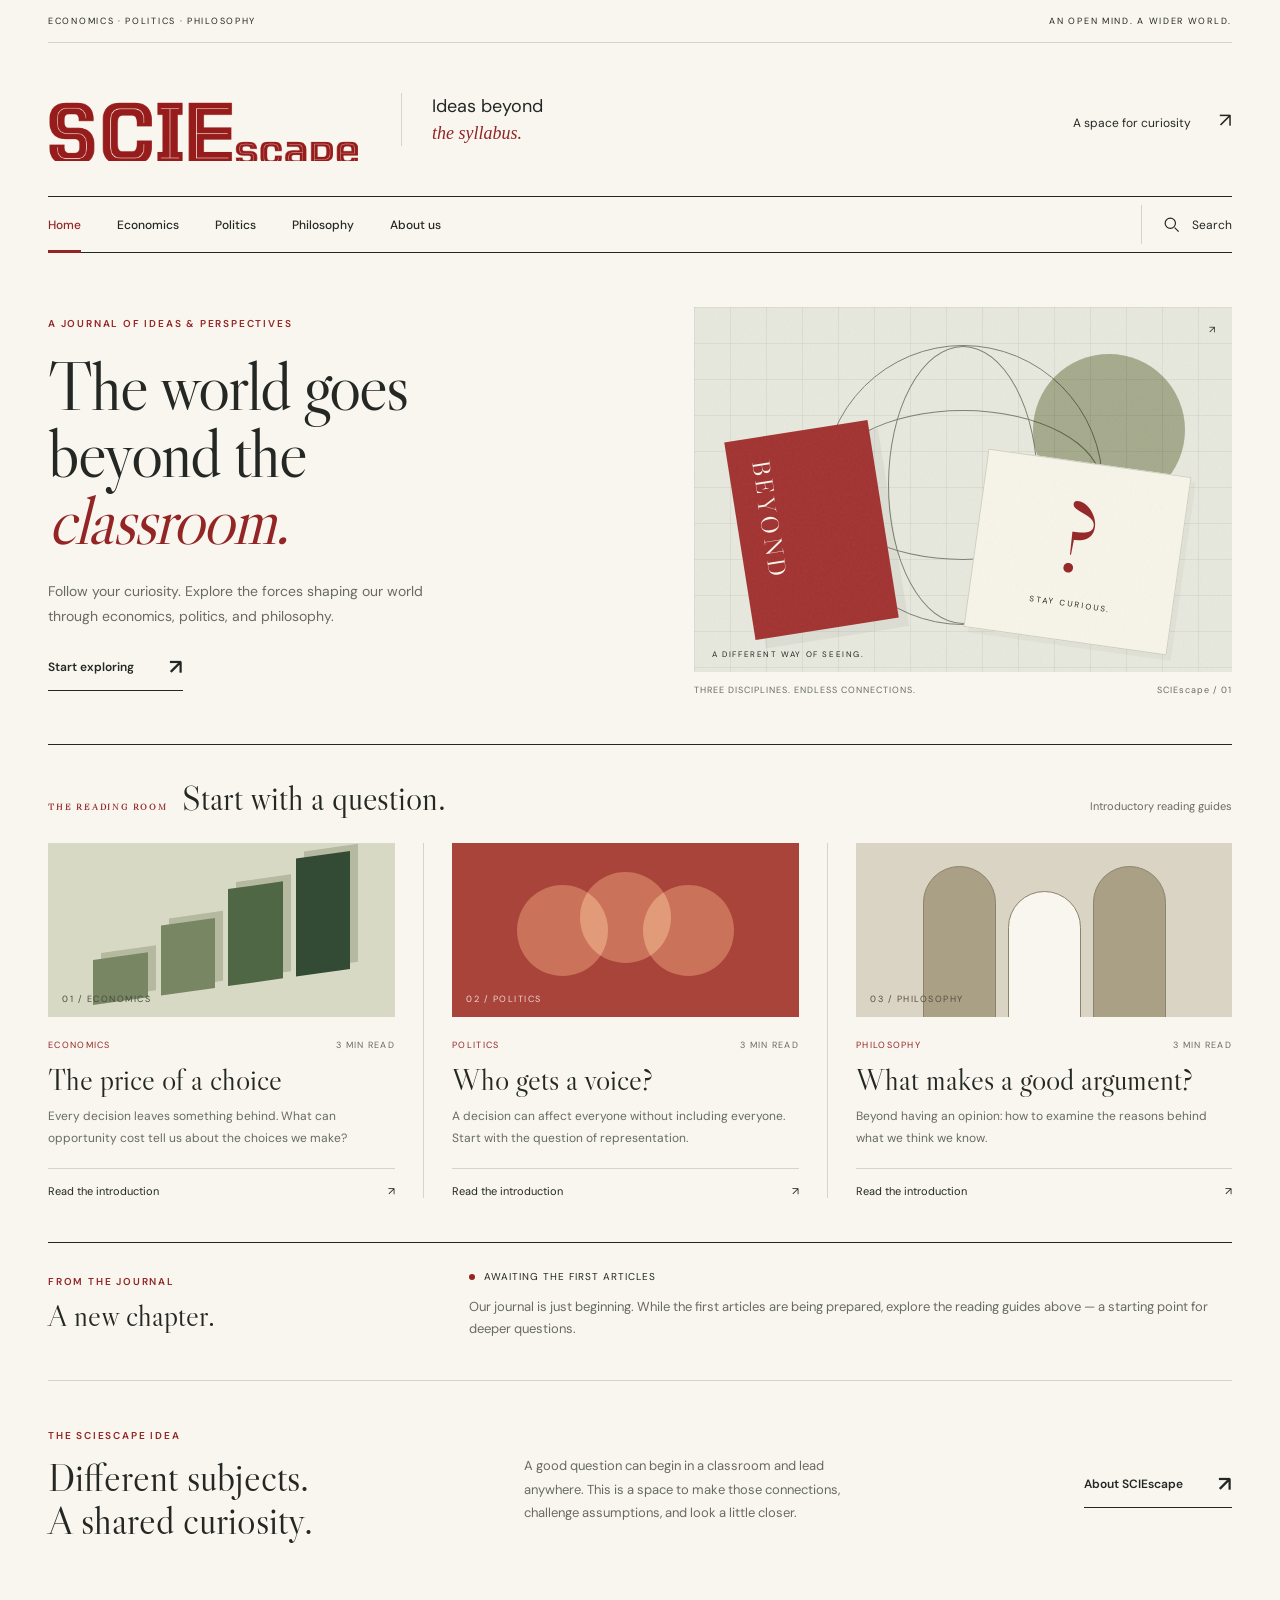
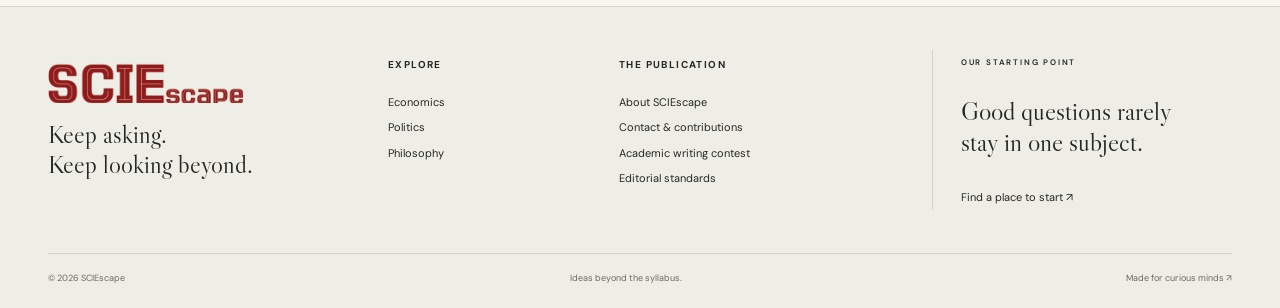
==== index.html @ 538b0493 "Publish SCIEscape editorial website" ====
<!doctype html>
<html lang="en">
<head>
  <meta charset="utf-8">
  <meta name="viewport" content="width=device-width, initial-scale=1">
  <meta name="theme-color" content="#942525">
  <meta name="description" content="SCIEscape — Ideas beyond the syllabus. Explore economics, politics, and philosophy through questions that connect the classroom to the world.">
  <title>SCIEscape — Ideas beyond the syllabus</title>
  <link rel="icon" href="favicon.svg" type="image/svg+xml">
  <link rel="stylesheet" href="styles.css">
  <script src="app.js" defer></script>
</head>
<body>
  <a class="skip" href="#main">Skip to content</a>
  <header class="site-header">
    <div class="utility"><span>ECONOMICS · POLITICS · PHILOSOPHY</span><span>AN OPEN MIND. A WIDER WORLD.</span></div>
    <div class="masthead">
      <a class="logo-window" href="#/" aria-label="SCIEscape home"><img src="sciescape-logo.png" alt="SCIEscape" width="500" height="500"></a>
      <p class="tagline">Ideas beyond<br><em>the syllabus.</em></p>
      <a class="about-link" href="#/about">A space for curiosity <span aria-hidden="true">↗</span></a>
    </div>
    <div class="nav-row">
      <button class="menu-toggle" aria-expanded="false" aria-controls="navigation">Menu <span aria-hidden="true">＋</span></button>
      <nav id="navigation" aria-label="Main navigation">
        <a href="#/" data-section="all">Home</a><a href="#/section/economics" data-section="economics">Economics</a><a href="#/section/politics" data-section="politics">Politics</a><a href="#/section/philosophy" data-section="philosophy">Philosophy</a><a href="#/about">About us</a>
      </nav>
      <button class="search-toggle" aria-expanded="false" aria-controls="search-panel"><svg viewBox="0 0 24 24" width="19" height="19" fill="none" stroke="currentColor" stroke-width="1.5" aria-hidden="true"><circle cx="10.5" cy="10.5" r="6.5"/><path d="m16 16 5 5"/></svg><span>Search</span></button>
    </div>
    <form id="search-panel" role="search" hidden><label for="search-input">Explore the reading guides</label><div><input id="search-input" type="search" placeholder="Try democracy, choices, or ethics…" autocomplete="off"><button type="submit">Search <span aria-hidden="true">↗</span></button></div></form>
  </header>
  <main id="main" tabindex="-1"></main>
  <footer>
    <div class="footer-main"><div class="footer-brand"><a class="logo-window small" href="#/" aria-label="SCIEscape home"><img src="sciescape-logo.png" alt="SCIEscape" width="500" height="500" loading="lazy"></a><p>Keep asking.<br>Keep looking beyond.</p></div><div><h2>Explore</h2><a href="#/section/economics">Economics</a><a href="#/section/politics">Politics</a><a href="#/section/philosophy">Philosophy</a></div><div><h2>The publication</h2><a href="#/about">About SCIEscape</a><a href="#/contact">Contact & contributions</a><a href="#/contest">Academic writing contest</a><a href="#/standards">Editorial standards</a></div><div class="footer-note"><span class="eyebrow">OUR STARTING POINT</span><p>Good questions rarely<br>stay in one subject.</p><a href="#/reading">Find a place to start ↗</a></div></div>
    <div class="footer-bottom"><span>© <span id="year">2026</span> SCIEscape</span><span>Ideas beyond the syllabus.</span><a href="#/about">Made for curious minds ↗</a></div>
  </footer>
</body>
</html>
---- styles.css ----
@import url('https://fonts.googleapis.com/css2?family=DM+Sans:wght@400;500;600;700&family=Libre+Caslon+Display&display=swap');
:root{--paper:#f8f6ef;--ink:#242723;--muted:#686b63;--red:#942525;--line:#d5d4c9;--serif:'Libre Caslon Display',Georgia,serif;--sans:'DM Sans',Arial,sans-serif}*{box-sizing:border-box}html{scroll-behavior:smooth}body{margin:0;background:var(--paper);color:var(--ink);font-family:var(--sans);font-size:15px}a{color:inherit;text-decoration:none}button,input{font:inherit}button,a,input{-webkit-tap-highlight-color:transparent}button{cursor:pointer}button:focus-visible,a:focus-visible,input:focus-visible{outline:2px solid var(--red);outline-offset:5px}button{color:inherit}a:hover{color:var(--red)}[hidden]{display:none!important}.skip{position:fixed;top:-100px;left:20px;padding:12px;background:var(--paper);z-index:20}.skip:focus{top:10px}.site-header,main,.footer-main,.footer-bottom{width:min(1280px,calc(100% - 96px));margin:auto}.utility{display:flex;justify-content:space-between;border-bottom:1px solid var(--line);padding:15px 0;font-size:9px;letter-spacing:1.7px}.masthead{display:flex;align-items:center;min-height:153px;gap:43px}.logo-window{display:block;position:relative;width:310px;height:83px;overflow:hidden;flex-shrink:0}.logo-window img{position:absolute;width:110%;height:auto;max-width:none;left:-5.5%;top:-128%;mix-blend-mode:multiply}.tagline{font-size:18px;line-height:1.45;border-left:1px solid var(--line);padding-left:30px}.tagline em{font-family:Georgia,serif;color:var(--red)}.about-link{margin-left:auto;font-size:12px}.about-link span{margin-left:25px;font-size:20px}.nav-row{border-top:1px solid var(--ink);border-bottom:1px solid var(--ink);display:flex;justify-content:space-between;align-items:center;min-height:57px}.nav-row nav{display:flex;gap:36px;align-items:stretch;align-self:stretch}.nav-row nav a{display:flex;align-items:center;position:relative;font-size:12px;font-weight:500}.nav-row nav a[aria-current=page]{color:var(--red)}.nav-row nav a[aria-current=page]:after{content:'';height:3px;background:var(--red);position:absolute;left:0;right:0;bottom:-1px}.search-toggle{border:0;background:none;display:flex;align-items:center;gap:11px;font-size:12px;padding:10px 0 10px 20px;border-left:1px solid var(--line)}.menu-toggle{display:none}#search-panel{padding:25px 0;border-bottom:1px solid var(--line)}#search-panel label{display:block;font-size:12px;margin-bottom:12px}#search-panel>div{display:flex;gap:10px}input{min-width:0;padding:13px;background:transparent;border:1px solid var(--line);flex:1;border-radius:0}#search-panel button{border:0;background:var(--red);color:var(--paper);padding:13px 25px}.eyebrow{font-size:10px;letter-spacing:1.8px;font-weight:600;text-transform:uppercase}.red{color:var(--red)}.hero{display:grid;grid-template-columns:1.08fr 1fr;gap:65px;padding:54px 0 48px;border-bottom:1px solid var(--ink);align-items:center}.hero h1{font:clamp(52px,5.3vw,78px)/.99 var(--serif);letter-spacing:-2px;font-weight:400;margin:21px 0}.hero h1 em{color:var(--red);font-weight:400}.hero-copy>p{color:var(--muted);max-width:385px;font-size:14px;line-height:1.8;margin:24px 0}.text-link{display:inline-flex;align-items:center;gap:35px;font-size:12px;font-weight:600;border-bottom:1px solid var(--ink);padding-bottom:9px}.text-link span{font-size:21px}.art{position:relative;height:365px;background:#e7e8dd;overflow:hidden;isolation:isolate}.art:after{content:'';position:absolute;inset:0;background-image:url("data:image/svg+xml,%3Csvg viewBox='0 0 180 180' xmlns='http://www.w3.org/2000/svg'%3E%3Cfilter id='n'%3E%3CfeTurbulence type='fractalNoise' baseFrequency='.8' numOctaves='3' stitchTiles='stitch'/%3E%3C/filter%3E%3Cpath fill='%23000' opacity='.12' filter='url(%23n)' d='M0 0h180v180H0z'/%3E%3C/svg%3E");opacity:.45;pointer-events:none}.art-grid{position:absolute;inset:0;background:linear-gradient(#6e78641a 1px,transparent 1px),linear-gradient(90deg,#6e78641a 1px,transparent 1px);background-size:36px 36px}.art-orbit{position:absolute;width:280px;height:280px;border:1px solid #79816f;border-radius:50%;top:38px;left:calc(50% - 140px)}.art-orbit:before,.art-orbit:after{content:'';position:absolute;border:1px solid #79816f;border-radius:50%;inset:0 64px}.art-orbit:after{inset:64px 0}.art-block{position:absolute;bottom:42px;left:45px;width:145px;height:200px;background:#a13230;transform:rotate(-9deg);box-shadow:9px 10px 0 #0000000c}.art-block:after{content:'BEYOND';position:absolute;left:17px;top:23px;font:25px var(--serif);color:var(--paper);writing-mode:vertical-rl;letter-spacing:4px}.art-circle{position:absolute;right:47px;top:47px;width:152px;height:152px;background:#b6bba2;border-radius:50%;mix-blend-mode:multiply}.art-sheet{position:absolute;right:52px;bottom:30px;width:205px;height:180px;background:#f7f4e9;transform:rotate(8deg);border:1px solid #d0d0bf;display:flex;flex-direction:column;align-items:center;justify-content:center;box-shadow:5px 5px 0 #00000008}.art-sheet span{font:100px/.85 var(--serif);color:var(--red)}.art-sheet small{font-size:8px;letter-spacing:2px;margin-top:18px}.art-label{position:absolute;left:18px;bottom:13px;font-size:8px;letter-spacing:1.6px;z-index:2}.art-corner{position:absolute;top:16px;right:17px;font-size:10px}.caption{display:flex;justify-content:space-between;padding-top:12px;color:var(--muted);font-size:9px;letter-spacing:1px}.section-head{display:flex;justify-content:space-between;align-items:baseline;padding:32px 0 24px}.section-head h2{font:34px var(--serif);margin:0}.section-head p{font-size:11px;color:var(--muted);margin:0}.section-head .eyebrow{color:var(--red);margin-right:14px;font-size:9px}.reading-grid{display:grid;grid-template-columns:repeat(3,1fr);gap:28px}.guide{display:flex;flex-direction:column;border-right:1px solid var(--line);padding-right:28px}.guide:last-child{border:0;padding:0}.guide-visual{height:174px;position:relative;overflow:hidden;display:block;margin-bottom:22px}.guide-visual:after{position:absolute;bottom:12px;left:14px;font:9px var(--sans);letter-spacing:1.5px;color:#ffffffc7}.economics{background:#d7d9c5}.politics{background:#a9443a}.philosophy{background:#dad4c4}.economics:after{content:'01 / ECONOMICS';color:#454b3c}.politics:after{content:'02 / POLITICS'}.philosophy:after{content:'03 / PHILOSOPHY';color:#564e42}.econ-bars{position:absolute;inset:26px 45px 30px;display:flex;gap:13px;align-items:flex-end;transform:skewY(-8deg)}.econ-bars i{flex:1;height:38%;background:#788663;box-shadow:8px -6px 0 #b4b99f}.econ-bars i:nth-child(2){height:59%}.econ-bars i:nth-child(3){height:82%;background:#506745}.econ-bars i:nth-child(4){height:100%;background:#334b35}.politic-circles{position:absolute;inset:29px 55px;display:flex;align-items:center;justify-content:center}.politic-circles i{height:91px;width:91px;border-radius:50%;background:#f0dbc0;flex-shrink:0;margin:0 -14px;mix-blend-mode:soft-light}.politic-circles i:nth-child(2){transform:translateY(-13px)}.phil-arches{display:flex;justify-content:center;position:absolute;inset:23px 45px -30px;gap:12px}.phil-arches i{width:73px;border-radius:70px 70px 0 0;background:#aaa086;border:1px solid #8d836d}.phil-arches i:nth-child(2){background:var(--paper);transform:translateY(25px)}.guide-meta{display:flex;justify-content:space-between;font-size:9px;letter-spacing:1.3px;text-transform:uppercase;color:var(--muted)}.guide-meta span:first-child{color:var(--red)}.guide h3{font:30px/1.1 var(--serif);margin:12px 0 10px;font-weight:400}.guide p{font-size:12px;line-height:1.8;color:var(--muted);margin:0 0 19px}.guide .read-link{margin-top:auto;font-size:11px;padding-top:15px;border-top:1px solid var(--line);display:flex;justify-content:space-between}.latest{display:grid;grid-template-columns:1fr 2fr;gap:40px;border-top:1px solid var(--ink);border-bottom:1px solid var(--line);margin-top:44px;padding:27px 0}.latest h2{font:30px var(--serif);margin:7px 0}.latest p{color:var(--muted);font-size:13px;line-height:1.7}.latest .status{font-size:10px;text-transform:uppercase;letter-spacing:1px;display:flex;gap:9px;align-items:center}.status:before{content:'';width:6px;height:6px;background:var(--red);border-radius:50%}.mission{display:flex;justify-content:space-between;align-items:center;padding:43px 0 52px;gap:35px}.mission h2{font:39px/1.1 var(--serif);font-weight:400;margin:12px 0}.mission p{max-width:350px;line-height:1.8;color:var(--muted);font-size:13px}.mission .text-link{white-space:nowrap}footer{background:#efeee6;border-top:1px solid var(--line)}.footer-main{display:grid;grid-template-columns:1.1fr .7fr 1fr 1.1fr;gap:40px;padding:43px 0}.logo-window.small{width:195px;height:53px}.footer-brand p{font:25px/1.2 var(--serif);margin:17px 0}.footer-main h2{font-size:10px;text-transform:uppercase;letter-spacing:1.4px;margin:8px 0 19px}.footer-main>div>a:not(.logo-window){display:block;font-size:11px;line-height:2.3}.footer-note{border-left:1px solid var(--line);padding-left:28px}.footer-note .eyebrow{font-size:8px}.footer-note p{font:26px/1.2 var(--serif)}.footer-bottom{border-top:1px solid var(--line);display:flex;justify-content:space-between;padding:18px 0 24px;font-size:9px;color:var(--muted)}.page-heading{padding:48px 0 30px;border-bottom:1px solid var(--line);margin-bottom:30px}.page-heading h1{font:clamp(44px,6vw,72px)/1.1 var(--serif);font-weight:400;margin:14px 0}.page-heading p{max-width:620px;line-height:1.8;color:var(--muted)}.page-body{min-height:470px;padding-bottom:60px}.article{max-width:780px;margin:45px auto 65px}.article h1{font:clamp(44px,5vw,66px)/1.08 var(--serif);margin:18px 0}.article .dek{font-size:19px;line-height:1.6;color:var(--muted)}.article .article-info{padding:18px 0;margin:25px 0;border-block:1px solid var(--line);font-size:10px;letter-spacing:1px}.article p,.article li{font:17px/1.9 Georgia,serif}.article h2{font:32px var(--serif);margin:32px 0 12px}.article .back{font:12px var(--sans)}.article .question{border-left:3px solid var(--red);padding:16px 24px;background:#eeece1;font:22px/1.5 var(--serif)}.empty{border:1px solid var(--line);padding:35px;line-height:1.8;color:var(--muted)}.article ul{padding-left:22px}.article .detail-note{font:13px/1.8 var(--sans);color:var(--muted);border-top:1px solid var(--line);padding-top:20px}
@media(min-width:1450px){.hero h1{font-size:78px}.art{height:390px}}
@media(max-width:1000px){.site-header,main,.footer-main,.footer-bottom{width:calc(100% - 48px)}.hero{gap:32px}.hero h1{font-size:59px}.art{height:335px}.art-sheet{right:25px;width:160px}.art-block{left:26px;width:125px}.art-circle{right:20px}.nav-row nav{gap:24px}.about-link{display:none}.footer-main{gap:25px;grid-template-columns:1fr 1fr 1.2fr}.footer-note{display:none}.guide{padding-right:20px}.reading-grid{gap:20px}.guide h3{font-size:27px}.econ-bars{inset:25px 27px 30px}.politic-circles{inset:30px}.mission{flex-wrap:wrap}.mission p{margin-left:auto}.mission .text-link{margin-left:auto}}
@media(max-width:650px){.site-header,main,.footer-main,.footer-bottom{width:calc(100% - 40px)}.utility{font-size:7px;letter-spacing:1.1px;padding:12px 0}.utility span:last-child{display:none}.masthead{min-height:115px;gap:15px;justify-content:space-between}.logo-window{width:225px;height:61px}.tagline{font-size:12px;border:0;padding:0;max-width:90px;flex-shrink:0}.nav-row{flex-wrap:wrap;min-height:49px}.menu-toggle{display:flex;gap:40px;border:0;background:none;font-size:12px;padding:15px 0;align-items:center}.nav-row nav{display:none;order:3;flex-direction:column;gap:0;width:100%;border-top:1px solid var(--line)}.nav-row nav.is-open{display:flex}.nav-row nav a{padding:14px 0}.nav-row nav a[aria-current=page]:after{width:24px}.search-toggle{padding:9px 0 9px 20px}.hero{grid-template-columns:1fr;padding:32px 0;gap:30px}.hero h1{font-size:60px;max-width:420px;margin:17px 0;letter-spacing:-1.8px}.hero-copy>p{font-size:13px;margin:20px 0}.art{height:290px}.art-orbit{width:240px;height:240px;top:22px;left:calc(50% - 120px)}.art-block{height:180px;left:44px;bottom:31px}.art-sheet{width:178px;right:35px;height:155px;bottom:25px}.art-circle{width:130px;height:130px;top:28px;right:26px}.section-head{align-items:flex-start;gap:15px;padding:28px 0 21px}.section-head h2{font-size:29px}.section-head p{max-width:115px;font-size:10px;line-height:1.5;text-align:right}.section-head .eyebrow{display:none}.reading-grid{grid-template-columns:1fr;gap:28px}.guide{padding:0 0 28px;border-right:0;border-bottom:1px solid var(--line)}.guide-visual{height:200px;margin-bottom:18px}.guide h3{font-size:33px}.guide p{font-size:13px}.econ-bars{inset:30px 75px 32px}.phil-arches{inset:25px 65px -20px}.phil-arches i{width:85px}.politic-circles i{width:110px;height:110px}.latest{grid-template-columns:1fr;gap:8px;margin-top:32px}.latest p{margin-bottom:0}.mission{display:block;padding:32px 0}.mission h2{font-size:34px}.mission p{margin:20px 0}.footer-main{grid-template-columns:1fr 1fr;gap:30px 20px;padding:32px 0}.footer-brand{grid-column:1/-1;display:flex;align-items:center;gap:25px}.footer-brand p{font-size:22px;margin:0}.logo-window.small{width:170px;height:46px}.footer-bottom{font-size:8px;gap:20px}.footer-bottom>a{display:none}.article{margin:32px auto 45px}.article p,.article li{font-size:16px}.article .dek{font-size:18px}.page-heading{padding-top:30px}#search-panel>div{gap:6px}#search-panel button{padding:10px}.eyebrow{font-size:9px}}
@media(max-width:380px){.logo-window{width:185px;height:50px}.tagline{font-size:10px}.hero h1{font-size:50px}.footer-brand{flex-wrap:wrap}.art-block{left:26px}.art-sheet{right:15px;width:152px}.caption{font-size:7px}.econ-bars{inset:30px 45px 32px}}
@media(prefers-reduced-motion:reduce){html{scroll-behavior:auto}}
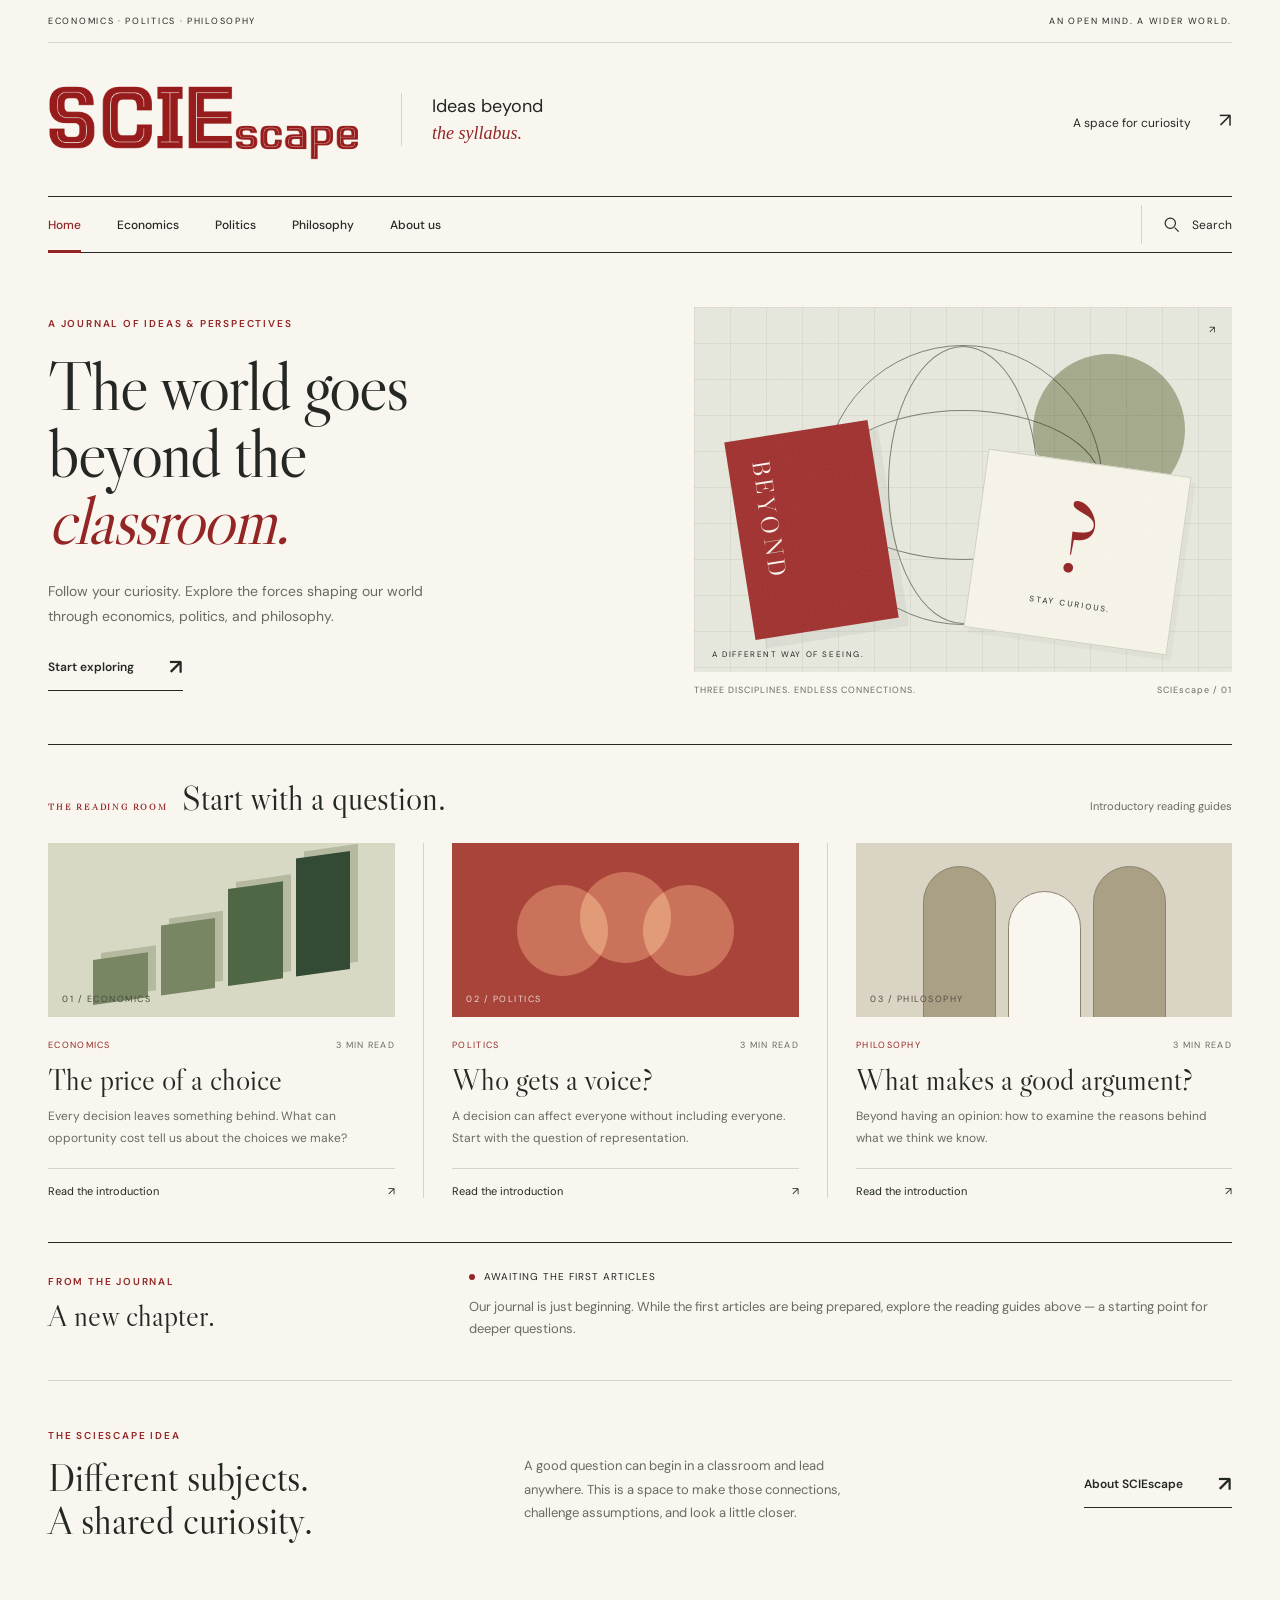
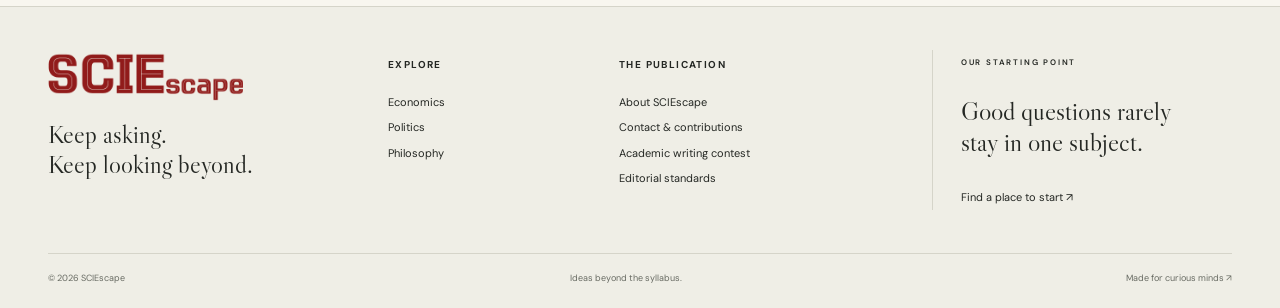
==== commit 290e0490: "Refresh stylesheet cache for the logo fix" ====
--- a/index.html
+++ b/index.html
@@ -7,7 +7,7 @@
   <meta name="description" content="SCIEscape — Ideas beyond the syllabus. Explore economics, politics, and philosophy through questions that connect the classroom to the world.">
   <title>SCIEscape — Ideas beyond the syllabus</title>
   <link rel="icon" href="favicon.svg" type="image/svg+xml">
-  <link rel="stylesheet" href="styles.css">
+  <link rel="stylesheet" href="styles.css?v=logo-2">
   <script src="app.js" defer></script>
 </head>
 <body>
--- a/styles.css
+++ b/styles.css
@@ -1,5 +1,5 @@
 @import url('https://fonts.googleapis.com/css2?family=DM+Sans:wght@400;500;600;700&family=Libre+Caslon+Display&display=swap');
-:root{--paper:#f8f6ef;--ink:#242723;--muted:#686b63;--red:#942525;--line:#d5d4c9;--serif:'Libre Caslon Display',Georgia,serif;--sans:'DM Sans',Arial,sans-serif}*{box-sizing:border-box}html{scroll-behavior:smooth}body{margin:0;background:var(--paper);color:var(--ink);font-family:var(--sans);font-size:15px}a{color:inherit;text-decoration:none}button,input{font:inherit}button,a,input{-webkit-tap-highlight-color:transparent}button{cursor:pointer}button:focus-visible,a:focus-visible,input:focus-visible{outline:2px solid var(--red);outline-offset:5px}button{color:inherit}a:hover{color:var(--red)}[hidden]{display:none!important}.skip{position:fixed;top:-100px;left:20px;padding:12px;background:var(--paper);z-index:20}.skip:focus{top:10px}.site-header,main,.footer-main,.footer-bottom{width:min(1280px,calc(100% - 96px));margin:auto}.utility{display:flex;justify-content:space-between;border-bottom:1px solid var(--line);padding:15px 0;font-size:9px;letter-spacing:1.7px}.masthead{display:flex;align-items:center;min-height:153px;gap:43px}.logo-window{display:block;position:relative;width:310px;height:83px;overflow:hidden;flex-shrink:0}.logo-window img{position:absolute;width:110%;height:auto;max-width:none;left:-5.5%;top:-128%;mix-blend-mode:multiply}.tagline{font-size:18px;line-height:1.45;border-left:1px solid var(--line);padding-left:30px}.tagline em{font-family:Georgia,serif;color:var(--red)}.about-link{margin-left:auto;font-size:12px}.about-link span{margin-left:25px;font-size:20px}.nav-row{border-top:1px solid var(--ink);border-bottom:1px solid var(--ink);display:flex;justify-content:space-between;align-items:center;min-height:57px}.nav-row nav{display:flex;gap:36px;align-items:stretch;align-self:stretch}.nav-row nav a{display:flex;align-items:center;position:relative;font-size:12px;font-weight:500}.nav-row nav a[aria-current=page]{color:var(--red)}.nav-row nav a[aria-current=page]:after{content:'';height:3px;background:var(--red);position:absolute;left:0;right:0;bottom:-1px}.search-toggle{border:0;background:none;display:flex;align-items:center;gap:11px;font-size:12px;padding:10px 0 10px 20px;border-left:1px solid var(--line)}.menu-toggle{display:none}#search-panel{padding:25px 0;border-bottom:1px solid var(--line)}#search-panel label{display:block;font-size:12px;margin-bottom:12px}#search-panel>div{display:flex;gap:10px}input{min-width:0;padding:13px;background:transparent;border:1px solid var(--line);flex:1;border-radius:0}#search-panel button{border:0;background:var(--red);color:var(--paper);padding:13px 25px}.eyebrow{font-size:10px;letter-spacing:1.8px;font-weight:600;text-transform:uppercase}.red{color:var(--red)}.hero{display:grid;grid-template-columns:1.08fr 1fr;gap:65px;padding:54px 0 48px;border-bottom:1px solid var(--ink);align-items:center}.hero h1{font:clamp(52px,5.3vw,78px)/.99 var(--serif);letter-spacing:-2px;font-weight:400;margin:21px 0}.hero h1 em{color:var(--red);font-weight:400}.hero-copy>p{color:var(--muted);max-width:385px;font-size:14px;line-height:1.8;margin:24px 0}.text-link{display:inline-flex;align-items:center;gap:35px;font-size:12px;font-weight:600;border-bottom:1px solid var(--ink);padding-bottom:9px}.text-link span{font-size:21px}.art{position:relative;height:365px;background:#e7e8dd;overflow:hidden;isolation:isolate}.art:after{content:'';position:absolute;inset:0;background-image:url("data:image/svg+xml,%3Csvg viewBox='0 0 180 180' xmlns='http://www.w3.org/2000/svg'%3E%3Cfilter id='n'%3E%3CfeTurbulence type='fractalNoise' baseFrequency='.8' numOctaves='3' stitchTiles='stitch'/%3E%3C/filter%3E%3Cpath fill='%23000' opacity='.12' filter='url(%23n)' d='M0 0h180v180H0z'/%3E%3C/svg%3E");opacity:.45;pointer-events:none}.art-grid{position:absolute;inset:0;background:linear-gradient(#6e78641a 1px,transparent 1px),linear-gradient(90deg,#6e78641a 1px,transparent 1px);background-size:36px 36px}.art-orbit{position:absolute;width:280px;height:280px;border:1px solid #79816f;border-radius:50%;top:38px;left:calc(50% - 140px)}.art-orbit:before,.art-orbit:after{content:'';position:absolute;border:1px solid #79816f;border-radius:50%;inset:0 64px}.art-orbit:after{inset:64px 0}.art-block{position:absolute;bottom:42px;left:45px;width:145px;height:200px;background:#a13230;transform:rotate(-9deg);box-shadow:9px 10px 0 #0000000c}.art-block:after{content:'BEYOND';position:absolute;left:17px;top:23px;font:25px var(--serif);color:var(--paper);writing-mode:vertical-rl;letter-spacing:4px}.art-circle{position:absolute;right:47px;top:47px;width:152px;height:152px;background:#b6bba2;border-radius:50%;mix-blend-mode:multiply}.art-sheet{position:absolute;right:52px;bottom:30px;width:205px;height:180px;background:#f7f4e9;transform:rotate(8deg);border:1px solid #d0d0bf;display:flex;flex-direction:column;align-items:center;justify-content:center;box-shadow:5px 5px 0 #00000008}.art-sheet span{font:100px/.85 var(--serif);color:var(--red)}.art-sheet small{font-size:8px;letter-spacing:2px;margin-top:18px}.art-label{position:absolute;left:18px;bottom:13px;font-size:8px;letter-spacing:1.6px;z-index:2}.art-corner{position:absolute;top:16px;right:17px;font-size:10px}.caption{display:flex;justify-content:space-between;padding-top:12px;color:var(--muted);font-size:9px;letter-spacing:1px}.section-head{display:flex;justify-content:space-between;align-items:baseline;padding:32px 0 24px}.section-head h2{font:34px var(--serif);margin:0}.section-head p{font-size:11px;color:var(--muted);margin:0}.section-head .eyebrow{color:var(--red);margin-right:14px;font-size:9px}.reading-grid{display:grid;grid-template-columns:repeat(3,1fr);gap:28px}.guide{display:flex;flex-direction:column;border-right:1px solid var(--line);padding-right:28px}.guide:last-child{border:0;padding:0}.guide-visual{height:174px;position:relative;overflow:hidden;display:block;margin-bottom:22px}.guide-visual:after{position:absolute;bottom:12px;left:14px;font:9px var(--sans);letter-spacing:1.5px;color:#ffffffc7}.economics{background:#d7d9c5}.politics{background:#a9443a}.philosophy{background:#dad4c4}.economics:after{content:'01 / ECONOMICS';color:#454b3c}.politics:after{content:'02 / POLITICS'}.philosophy:after{content:'03 / PHILOSOPHY';color:#564e42}.econ-bars{position:absolute;inset:26px 45px 30px;display:flex;gap:13px;align-items:flex-end;transform:skewY(-8deg)}.econ-bars i{flex:1;height:38%;background:#788663;box-shadow:8px -6px 0 #b4b99f}.econ-bars i:nth-child(2){height:59%}.econ-bars i:nth-child(3){height:82%;background:#506745}.econ-bars i:nth-child(4){height:100%;background:#334b35}.politic-circles{position:absolute;inset:29px 55px;display:flex;align-items:center;justify-content:center}.politic-circles i{height:91px;width:91px;border-radius:50%;background:#f0dbc0;flex-shrink:0;margin:0 -14px;mix-blend-mode:soft-light}.politic-circles i:nth-child(2){transform:translateY(-13px)}.phil-arches{display:flex;justify-content:center;position:absolute;inset:23px 45px -30px;gap:12px}.phil-arches i{width:73px;border-radius:70px 70px 0 0;background:#aaa086;border:1px solid #8d836d}.phil-arches i:nth-child(2){background:var(--paper);transform:translateY(25px)}.guide-meta{display:flex;justify-content:space-between;font-size:9px;letter-spacing:1.3px;text-transform:uppercase;color:var(--muted)}.guide-meta span:first-child{color:var(--red)}.guide h3{font:30px/1.1 var(--serif);margin:12px 0 10px;font-weight:400}.guide p{font-size:12px;line-height:1.8;color:var(--muted);margin:0 0 19px}.guide .read-link{margin-top:auto;font-size:11px;padding-top:15px;border-top:1px solid var(--line);display:flex;justify-content:space-between}.latest{display:grid;grid-template-columns:1fr 2fr;gap:40px;border-top:1px solid var(--ink);border-bottom:1px solid var(--line);margin-top:44px;padding:27px 0}.latest h2{font:30px var(--serif);margin:7px 0}.latest p{color:var(--muted);font-size:13px;line-height:1.7}.latest .status{font-size:10px;text-transform:uppercase;letter-spacing:1px;display:flex;gap:9px;align-items:center}.status:before{content:'';width:6px;height:6px;background:var(--red);border-radius:50%}.mission{display:flex;justify-content:space-between;align-items:center;padding:43px 0 52px;gap:35px}.mission h2{font:39px/1.1 var(--serif);font-weight:400;margin:12px 0}.mission p{max-width:350px;line-height:1.8;color:var(--muted);font-size:13px}.mission .text-link{white-space:nowrap}footer{background:#efeee6;border-top:1px solid var(--line)}.footer-main{display:grid;grid-template-columns:1.1fr .7fr 1fr 1.1fr;gap:40px;padding:43px 0}.logo-window.small{width:195px;height:53px}.footer-brand p{font:25px/1.2 var(--serif);margin:17px 0}.footer-main h2{font-size:10px;text-transform:uppercase;letter-spacing:1.4px;margin:8px 0 19px}.footer-main>div>a:not(.logo-window){display:block;font-size:11px;line-height:2.3}.footer-note{border-left:1px solid var(--line);padding-left:28px}.footer-note .eyebrow{font-size:8px}.footer-note p{font:26px/1.2 var(--serif)}.footer-bottom{border-top:1px solid var(--line);display:flex;justify-content:space-between;padding:18px 0 24px;font-size:9px;color:var(--muted)}.page-heading{padding:48px 0 30px;border-bottom:1px solid var(--line);margin-bottom:30px}.page-heading h1{font:clamp(44px,6vw,72px)/1.1 var(--serif);font-weight:400;margin:14px 0}.page-heading p{max-width:620px;line-height:1.8;color:var(--muted)}.page-body{min-height:470px;padding-bottom:60px}.article{max-width:780px;margin:45px auto 65px}.article h1{font:clamp(44px,5vw,66px)/1.08 var(--serif);margin:18px 0}.article .dek{font-size:19px;line-height:1.6;color:var(--muted)}.article .article-info{padding:18px 0;margin:25px 0;border-block:1px solid var(--line);font-size:10px;letter-spacing:1px}.article p,.article li{font:17px/1.9 Georgia,serif}.article h2{font:32px var(--serif);margin:32px 0 12px}.article .back{font:12px var(--sans)}.article .question{border-left:3px solid var(--red);padding:16px 24px;background:#eeece1;font:22px/1.5 var(--serif)}.empty{border:1px solid var(--line);padding:35px;line-height:1.8;color:var(--muted)}.article ul{padding-left:22px}.article .detail-note{font:13px/1.8 var(--sans);color:var(--muted);border-top:1px solid var(--line);padding-top:20px}
+:root{--paper:#f8f6ef;--ink:#242723;--muted:#686b63;--red:#942525;--line:#d5d4c9;--serif:'Libre Caslon Display',Georgia,serif;--sans:'DM Sans',Arial,sans-serif}*{box-sizing:border-box}html{scroll-behavior:smooth}body{margin:0;background:var(--paper);color:var(--ink);font-family:var(--sans);font-size:15px}a{color:inherit;text-decoration:none}button,input{font:inherit}button,a,input{-webkit-tap-highlight-color:transparent}button{cursor:pointer}button:focus-visible,a:focus-visible,input:focus-visible{outline:2px solid var(--red);outline-offset:5px}button{color:inherit}a:hover{color:var(--red)}[hidden]{display:none!important}.skip{position:fixed;top:-100px;left:20px;padding:12px;background:var(--paper);z-index:20}.skip:focus{top:10px}.site-header,main,.footer-main,.footer-bottom{width:min(1280px,calc(100% - 96px));margin:auto}.utility{display:flex;justify-content:space-between;border-bottom:1px solid var(--line);padding:15px 0;font-size:9px;letter-spacing:1.7px}.masthead{display:flex;align-items:center;min-height:153px;gap:43px}.logo-window{display:block;position:relative;width:310px;height:83px;overflow:hidden;flex-shrink:0}.logo-window img{position:absolute;width:110%;height:auto;max-width:none;left:-5.5%;top:-147%;mix-blend-mode:multiply}.tagline{font-size:18px;line-height:1.45;border-left:1px solid var(--line);padding-left:30px}.tagline em{font-family:Georgia,serif;color:var(--red)}.about-link{margin-left:auto;font-size:12px}.about-link span{margin-left:25px;font-size:20px}.nav-row{border-top:1px solid var(--ink);border-bottom:1px solid var(--ink);display:flex;justify-content:space-between;align-items:center;min-height:57px}.nav-row nav{display:flex;gap:36px;align-items:stretch;align-self:stretch}.nav-row nav a{display:flex;align-items:center;position:relative;font-size:12px;font-weight:500}.nav-row nav a[aria-current=page]{color:var(--red)}.nav-row nav a[aria-current=page]:after{content:'';height:3px;background:var(--red);position:absolute;left:0;right:0;bottom:-1px}.search-toggle{border:0;background:none;display:flex;align-items:center;gap:11px;font-size:12px;padding:10px 0 10px 20px;border-left:1px solid var(--line)}.menu-toggle{display:none}#search-panel{padding:25px 0;border-bottom:1px solid var(--line)}#search-panel label{display:block;font-size:12px;margin-bottom:12px}#search-panel>div{display:flex;gap:10px}input{min-width:0;padding:13px;background:transparent;border:1px solid var(--line);flex:1;border-radius:0}#search-panel button{border:0;background:var(--red);color:var(--paper);padding:13px 25px}.eyebrow{font-size:10px;letter-spacing:1.8px;font-weight:600;text-transform:uppercase}.red{color:var(--red)}.hero{display:grid;grid-template-columns:1.08fr 1fr;gap:65px;padding:54px 0 48px;border-bottom:1px solid var(--ink);align-items:center}.hero h1{font:clamp(52px,5.3vw,78px)/.99 var(--serif);letter-spacing:-2px;font-weight:400;margin:21px 0}.hero h1 em{color:var(--red);font-weight:400}.hero-copy>p{color:var(--muted);max-width:385px;font-size:14px;line-height:1.8;margin:24px 0}.text-link{display:inline-flex;align-items:center;gap:35px;font-size:12px;font-weight:600;border-bottom:1px solid var(--ink);padding-bottom:9px}.text-link span{font-size:21px}.art{position:relative;height:365px;background:#e7e8dd;overflow:hidden;isolation:isolate}.art:after{content:'';position:absolute;inset:0;background-image:url("data:image/svg+xml,%3Csvg viewBox='0 0 180 180' xmlns='http://www.w3.org/2000/svg'%3E%3Cfilter id='n'%3E%3CfeTurbulence type='fractalNoise' baseFrequency='.8' numOctaves='3' stitchTiles='stitch'/%3E%3C/filter%3E%3Cpath fill='%23000' opacity='.12' filter='url(%23n)' d='M0 0h180v180H0z'/%3E%3C/svg%3E");opacity:.45;pointer-events:none}.art-grid{position:absolute;inset:0;background:linear-gradient(#6e78641a 1px,transparent 1px),linear-gradient(90deg,#6e78641a 1px,transparent 1px);background-size:36px 36px}.art-orbit{position:absolute;width:280px;height:280px;border:1px solid #79816f;border-radius:50%;top:38px;left:calc(50% - 140px)}.art-orbit:before,.art-orbit:after{content:'';position:absolute;border:1px solid #79816f;border-radius:50%;inset:0 64px}.art-orbit:after{inset:64px 0}.art-block{position:absolute;bottom:42px;left:45px;width:145px;height:200px;background:#a13230;transform:rotate(-9deg);box-shadow:9px 10px 0 #0000000c}.art-block:after{content:'BEYOND';position:absolute;left:17px;top:23px;font:25px var(--serif);color:var(--paper);writing-mode:vertical-rl;letter-spacing:4px}.art-circle{position:absolute;right:47px;top:47px;width:152px;height:152px;background:#b6bba2;border-radius:50%;mix-blend-mode:multiply}.art-sheet{position:absolute;right:52px;bottom:30px;width:205px;height:180px;background:#f7f4e9;transform:rotate(8deg);border:1px solid #d0d0bf;display:flex;flex-direction:column;align-items:center;justify-content:center;box-shadow:5px 5px 0 #00000008}.art-sheet span{font:100px/.85 var(--serif);color:var(--red)}.art-sheet small{font-size:8px;letter-spacing:2px;margin-top:18px}.art-label{position:absolute;left:18px;bottom:13px;font-size:8px;letter-spacing:1.6px;z-index:2}.art-corner{position:absolute;top:16px;right:17px;font-size:10px}.caption{display:flex;justify-content:space-between;padding-top:12px;color:var(--muted);font-size:9px;letter-spacing:1px}.section-head{display:flex;justify-content:space-between;align-items:baseline;padding:32px 0 24px}.section-head h2{font:34px var(--serif);margin:0}.section-head p{font-size:11px;color:var(--muted);margin:0}.section-head .eyebrow{color:var(--red);margin-right:14px;font-size:9px}.reading-grid{display:grid;grid-template-columns:repeat(3,1fr);gap:28px}.guide{display:flex;flex-direction:column;border-right:1px solid var(--line);padding-right:28px}.guide:last-child{border:0;padding:0}.guide-visual{height:174px;position:relative;overflow:hidden;display:block;margin-bottom:22px}.guide-visual:after{position:absolute;bottom:12px;left:14px;font:9px var(--sans);letter-spacing:1.5px;color:#ffffffc7}.economics{background:#d7d9c5}.politics{background:#a9443a}.philosophy{background:#dad4c4}.economics:after{content:'01 / ECONOMICS';color:#454b3c}.politics:after{content:'02 / POLITICS'}.philosophy:after{content:'03 / PHILOSOPHY';color:#564e42}.econ-bars{position:absolute;inset:26px 45px 30px;display:flex;gap:13px;align-items:flex-end;transform:skewY(-8deg)}.econ-bars i{flex:1;height:38%;background:#788663;box-shadow:8px -6px 0 #b4b99f}.econ-bars i:nth-child(2){height:59%}.econ-bars i:nth-child(3){height:82%;background:#506745}.econ-bars i:nth-child(4){height:100%;background:#334b35}.politic-circles{position:absolute;inset:29px 55px;display:flex;align-items:center;justify-content:center}.politic-circles i{height:91px;width:91px;border-radius:50%;background:#f0dbc0;flex-shrink:0;margin:0 -14px;mix-blend-mode:soft-light}.politic-circles i:nth-child(2){transform:translateY(-13px)}.phil-arches{display:flex;justify-content:center;position:absolute;inset:23px 45px -30px;gap:12px}.phil-arches i{width:73px;border-radius:70px 70px 0 0;background:#aaa086;border:1px solid #8d836d}.phil-arches i:nth-child(2){background:var(--paper);transform:translateY(25px)}.guide-meta{display:flex;justify-content:space-between;font-size:9px;letter-spacing:1.3px;text-transform:uppercase;color:var(--muted)}.guide-meta span:first-child{color:var(--red)}.guide h3{font:30px/1.1 var(--serif);margin:12px 0 10px;font-weight:400}.guide p{font-size:12px;line-height:1.8;color:var(--muted);margin:0 0 19px}.guide .read-link{margin-top:auto;font-size:11px;padding-top:15px;border-top:1px solid var(--line);display:flex;justify-content:space-between}.latest{display:grid;grid-template-columns:1fr 2fr;gap:40px;border-top:1px solid var(--ink);border-bottom:1px solid var(--line);margin-top:44px;padding:27px 0}.latest h2{font:30px var(--serif);margin:7px 0}.latest p{color:var(--muted);font-size:13px;line-height:1.7}.latest .status{font-size:10px;text-transform:uppercase;letter-spacing:1px;display:flex;gap:9px;align-items:center}.status:before{content:'';width:6px;height:6px;background:var(--red);border-radius:50%}.mission{display:flex;justify-content:space-between;align-items:center;padding:43px 0 52px;gap:35px}.mission h2{font:39px/1.1 var(--serif);font-weight:400;margin:12px 0}.mission p{max-width:350px;line-height:1.8;color:var(--muted);font-size:13px}.mission .text-link{white-space:nowrap}footer{background:#efeee6;border-top:1px solid var(--line)}.footer-main{display:grid;grid-template-columns:1.1fr .7fr 1fr 1.1fr;gap:40px;padding:43px 0}.logo-window.small{width:195px;height:53px}.footer-brand p{font:25px/1.2 var(--serif);margin:17px 0}.footer-main h2{font-size:10px;text-transform:uppercase;letter-spacing:1.4px;margin:8px 0 19px}.footer-main>div>a:not(.logo-window){display:block;font-size:11px;line-height:2.3}.footer-note{border-left:1px solid var(--line);padding-left:28px}.footer-note .eyebrow{font-size:8px}.footer-note p{font:26px/1.2 var(--serif)}.footer-bottom{border-top:1px solid var(--line);display:flex;justify-content:space-between;padding:18px 0 24px;font-size:9px;color:var(--muted)}.page-heading{padding:48px 0 30px;border-bottom:1px solid var(--line);margin-bottom:30px}.page-heading h1{font:clamp(44px,6vw,72px)/1.1 var(--serif);font-weight:400;margin:14px 0}.page-heading p{max-width:620px;line-height:1.8;color:var(--muted)}.page-body{min-height:470px;padding-bottom:60px}.article{max-width:780px;margin:45px auto 65px}.article h1{font:clamp(44px,5vw,66px)/1.08 var(--serif);margin:18px 0}.article .dek{font-size:19px;line-height:1.6;color:var(--muted)}.article .article-info{padding:18px 0;margin:25px 0;border-block:1px solid var(--line);font-size:10px;letter-spacing:1px}.article p,.article li{font:17px/1.9 Georgia,serif}.article h2{font:32px var(--serif);margin:32px 0 12px}.article .back{font:12px var(--sans)}.article .question{border-left:3px solid var(--red);padding:16px 24px;background:#eeece1;font:22px/1.5 var(--serif)}.empty{border:1px solid var(--line);padding:35px;line-height:1.8;color:var(--muted)}.article ul{padding-left:22px}.article .detail-note{font:13px/1.8 var(--sans);color:var(--muted);border-top:1px solid var(--line);padding-top:20px}
 @media(min-width:1450px){.hero h1{font-size:78px}.art{height:390px}}
 @media(max-width:1000px){.site-header,main,.footer-main,.footer-bottom{width:calc(100% - 48px)}.hero{gap:32px}.hero h1{font-size:59px}.art{height:335px}.art-sheet{right:25px;width:160px}.art-block{left:26px;width:125px}.art-circle{right:20px}.nav-row nav{gap:24px}.about-link{display:none}.footer-main{gap:25px;grid-template-columns:1fr 1fr 1.2fr}.footer-note{display:none}.guide{padding-right:20px}.reading-grid{gap:20px}.guide h3{font-size:27px}.econ-bars{inset:25px 27px 30px}.politic-circles{inset:30px}.mission{flex-wrap:wrap}.mission p{margin-left:auto}.mission .text-link{margin-left:auto}}
 @media(max-width:650px){.site-header,main,.footer-main,.footer-bottom{width:calc(100% - 40px)}.utility{font-size:7px;letter-spacing:1.1px;padding:12px 0}.utility span:last-child{display:none}.masthead{min-height:115px;gap:15px;justify-content:space-between}.logo-window{width:225px;height:61px}.tagline{font-size:12px;border:0;padding:0;max-width:90px;flex-shrink:0}.nav-row{flex-wrap:wrap;min-height:49px}.menu-toggle{display:flex;gap:40px;border:0;background:none;font-size:12px;padding:15px 0;align-items:center}.nav-row nav{display:none;order:3;flex-direction:column;gap:0;width:100%;border-top:1px solid var(--line)}.nav-row nav.is-open{display:flex}.nav-row nav a{padding:14px 0}.nav-row nav a[aria-current=page]:after{width:24px}.search-toggle{padding:9px 0 9px 20px}.hero{grid-template-columns:1fr;padding:32px 0;gap:30px}.hero h1{font-size:60px;max-width:420px;margin:17px 0;letter-spacing:-1.8px}.hero-copy>p{font-size:13px;margin:20px 0}.art{height:290px}.art-orbit{width:240px;height:240px;top:22px;left:calc(50% - 120px)}.art-block{height:180px;left:44px;bottom:31px}.art-sheet{width:178px;right:35px;height:155px;bottom:25px}.art-circle{width:130px;height:130px;top:28px;right:26px}.section-head{align-items:flex-start;gap:15px;padding:28px 0 21px}.section-head h2{font-size:29px}.section-head p{max-width:115px;font-size:10px;line-height:1.5;text-align:right}.section-head .eyebrow{display:none}.reading-grid{grid-template-columns:1fr;gap:28px}.guide{padding:0 0 28px;border-right:0;border-bottom:1px solid var(--line)}.guide-visual{height:200px;margin-bottom:18px}.guide h3{font-size:33px}.guide p{font-size:13px}.econ-bars{inset:30px 75px 32px}.phil-arches{inset:25px 65px -20px}.phil-arches i{width:85px}.politic-circles i{width:110px;height:110px}.latest{grid-template-columns:1fr;gap:8px;margin-top:32px}.latest p{margin-bottom:0}.mission{display:block;padding:32px 0}.mission h2{font-size:34px}.mission p{margin:20px 0}.footer-main{grid-template-columns:1fr 1fr;gap:30px 20px;padding:32px 0}.footer-brand{grid-column:1/-1;display:flex;align-items:center;gap:25px}.footer-brand p{font-size:22px;margin:0}.logo-window.small{width:170px;height:46px}.footer-bottom{font-size:8px;gap:20px}.footer-bottom>a{display:none}.article{margin:32px auto 45px}.article p,.article li{font-size:16px}.article .dek{font-size:18px}.page-heading{padding-top:30px}#search-panel>div{gap:6px}#search-panel button{padding:10px}.eyebrow{font-size:9px}}
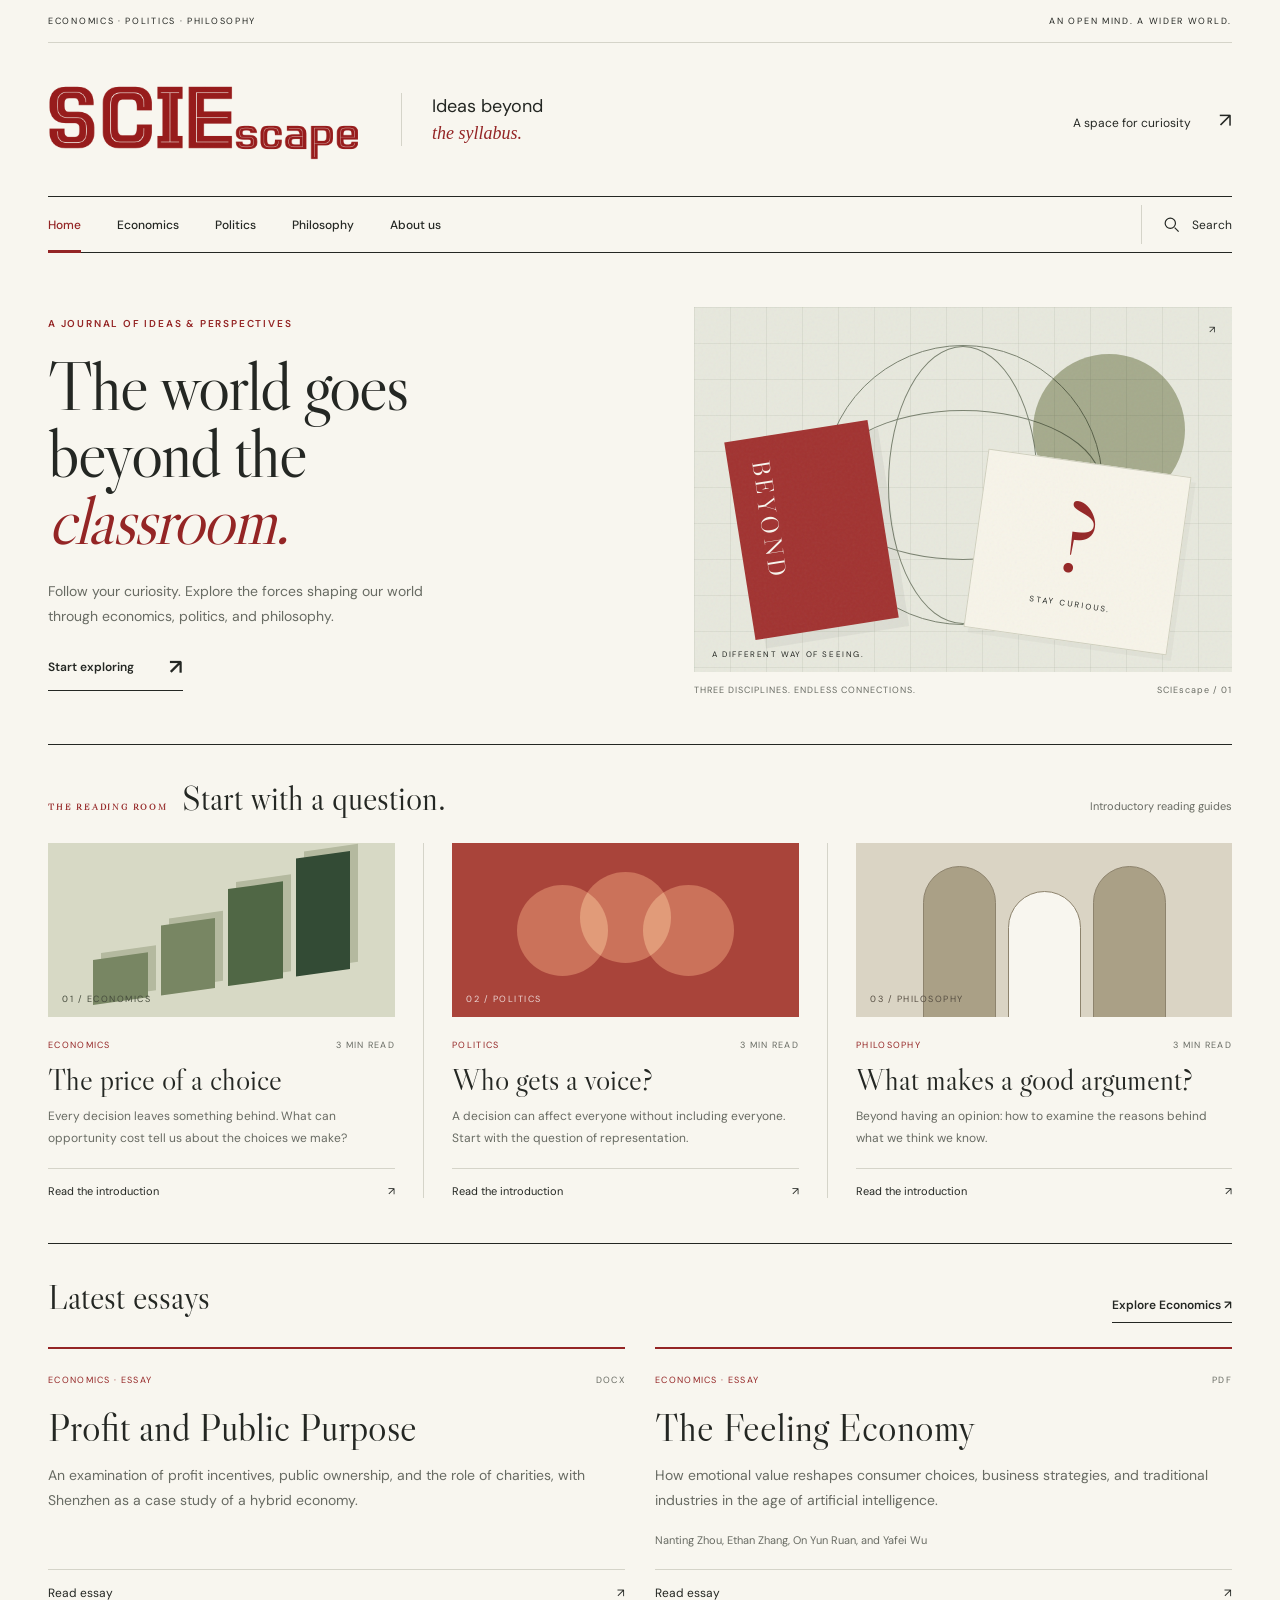
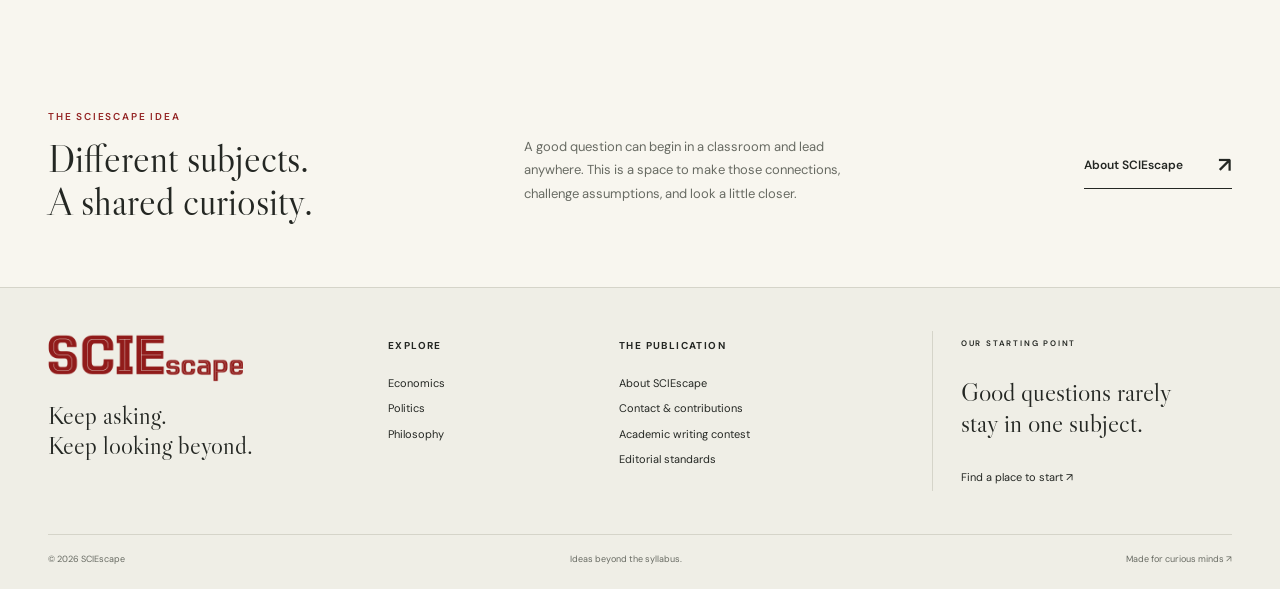
==== commit c5fd400a: "Publish two Economics essays with shortened titles" ====
--- a/index.html
+++ b/index.html
@@ -7,8 +7,9 @@
   <meta name="description" content="SCIEscape — Ideas beyond the syllabus. Explore economics, politics, and philosophy through questions that connect the classroom to the world.">
   <title>SCIEscape — Ideas beyond the syllabus</title>
   <link rel="icon" href="favicon.svg" type="image/svg+xml">
-  <link rel="stylesheet" href="styles.css?v=logo-2">
-  <script src="app.js" defer></script>
+  <link rel="stylesheet" href="styles.css?v=essays-1">
+  <script src="essays.js?v=1" defer></script>
+  <script src="app.js?v=essays-1" defer></script>
 </head>
 <body>
   <a class="skip" href="#main">Skip to content</a>
@@ -26,7 +27,7 @@
       </nav>
       <button class="search-toggle" aria-expanded="false" aria-controls="search-panel"><svg viewBox="0 0 24 24" width="19" height="19" fill="none" stroke="currentColor" stroke-width="1.5" aria-hidden="true"><circle cx="10.5" cy="10.5" r="6.5"/><path d="m16 16 5 5"/></svg><span>Search</span></button>
     </div>
-    <form id="search-panel" role="search" hidden><label for="search-input">Explore the reading guides</label><div><input id="search-input" type="search" placeholder="Try democracy, choices, or ethics…" autocomplete="off"><button type="submit">Search <span aria-hidden="true">↗</span></button></div></form>
+    <form id="search-panel" role="search" hidden><label for="search-input">Search essays and reading guides</label><div><input id="search-input" type="search" placeholder="Try democracy, choices, or ethics…" autocomplete="off"><button type="submit">Search <span aria-hidden="true">↗</span></button></div></form>
   </header>
   <main id="main" tabindex="-1"></main>
   <footer>
--- a/styles.css
+++ b/styles.css
@@ -5,3 +5,6 @@
 @media(max-width:650px){.site-header,main,.footer-main,.footer-bottom{width:calc(100% - 40px)}.utility{font-size:7px;letter-spacing:1.1px;padding:12px 0}.utility span:last-child{display:none}.masthead{min-height:115px;gap:15px;justify-content:space-between}.logo-window{width:225px;height:61px}.tagline{font-size:12px;border:0;padding:0;max-width:90px;flex-shrink:0}.nav-row{flex-wrap:wrap;min-height:49px}.menu-toggle{display:flex;gap:40px;border:0;background:none;font-size:12px;padding:15px 0;align-items:center}.nav-row nav{display:none;order:3;flex-direction:column;gap:0;width:100%;border-top:1px solid var(--line)}.nav-row nav.is-open{display:flex}.nav-row nav a{padding:14px 0}.nav-row nav a[aria-current=page]:after{width:24px}.search-toggle{padding:9px 0 9px 20px}.hero{grid-template-columns:1fr;padding:32px 0;gap:30px}.hero h1{font-size:60px;max-width:420px;margin:17px 0;letter-spacing:-1.8px}.hero-copy>p{font-size:13px;margin:20px 0}.art{height:290px}.art-orbit{width:240px;height:240px;top:22px;left:calc(50% - 120px)}.art-block{height:180px;left:44px;bottom:31px}.art-sheet{width:178px;right:35px;height:155px;bottom:25px}.art-circle{width:130px;height:130px;top:28px;right:26px}.section-head{align-items:flex-start;gap:15px;padding:28px 0 21px}.section-head h2{font-size:29px}.section-head p{max-width:115px;font-size:10px;line-height:1.5;text-align:right}.section-head .eyebrow{display:none}.reading-grid{grid-template-columns:1fr;gap:28px}.guide{padding:0 0 28px;border-right:0;border-bottom:1px solid var(--line)}.guide-visual{height:200px;margin-bottom:18px}.guide h3{font-size:33px}.guide p{font-size:13px}.econ-bars{inset:30px 75px 32px}.phil-arches{inset:25px 65px -20px}.phil-arches i{width:85px}.politic-circles i{width:110px;height:110px}.latest{grid-template-columns:1fr;gap:8px;margin-top:32px}.latest p{margin-bottom:0}.mission{display:block;padding:32px 0}.mission h2{font-size:34px}.mission p{margin:20px 0}.footer-main{grid-template-columns:1fr 1fr;gap:30px 20px;padding:32px 0}.footer-brand{grid-column:1/-1;display:flex;align-items:center;gap:25px}.footer-brand p{font-size:22px;margin:0}.logo-window.small{width:170px;height:46px}.footer-bottom{font-size:8px;gap:20px}.footer-bottom>a{display:none}.article{margin:32px auto 45px}.article p,.article li{font-size:16px}.article .dek{font-size:18px}.page-heading{padding-top:30px}#search-panel>div{gap:6px}#search-panel button{padding:10px}.eyebrow{font-size:9px}}
 @media(max-width:380px){.logo-window{width:185px;height:50px}.tagline{font-size:10px}.hero h1{font-size:50px}.footer-brand{flex-wrap:wrap}.art-block{left:26px}.art-sheet{right:15px;width:152px}.caption{font-size:7px}.econ-bars{inset:30px 45px 32px}}
 @media(prefers-reduced-motion:reduce){html{scroll-behavior:auto}}
+
+/* Published essays */
+.essay-grid{display:grid;grid-template-columns:repeat(2,minmax(0,1fr));gap:30px;margin:0 0 36px}.essay-card{padding:25px 0;border-top:2px solid var(--red);display:flex;flex-direction:column}.essay-card h3{font:39px/1.1 var(--serif);margin:20px 0 14px}.essay-card>p{color:var(--muted);font-size:14px;line-height:1.8;margin:0 0 18px}.essay-card .essay-byline{font-size:11px}.essay-card .read-link{display:flex;justify-content:space-between;border-top:1px solid var(--line);padding-top:15px;margin-top:auto;font-size:12px}.journal-latest{margin-top:45px;border-top:1px solid var(--ink)}.article .essay-byline{font:13px/1.7 var(--sans);color:var(--muted)}.essay-actions{margin-bottom:30px}.essay-body{overflow-wrap:anywhere}.essay-figure{margin:28px 0}.essay-figure img{max-width:100%;height:auto;display:block;margin:auto}.pdf-article{max-width:1000px}.article .original-title{font:13px/1.7 var(--sans);color:var(--muted);margin-bottom:24px}.essay-pdf{width:100%;height:80vh;min-height:550px;border:1px solid var(--line);background:white}.reading-grid>.essay-card{min-width:0}.reading-grid>.essay-card h3{font-size:30px}@media(max-width:650px){.essay-grid{grid-template-columns:1fr;gap:12px}.essay-card h3{font-size:34px}.essay-pdf{min-height:420px;height:65vh}.journal-latest .section-head{flex-wrap:wrap}.article .article-info{line-height:1.8}}
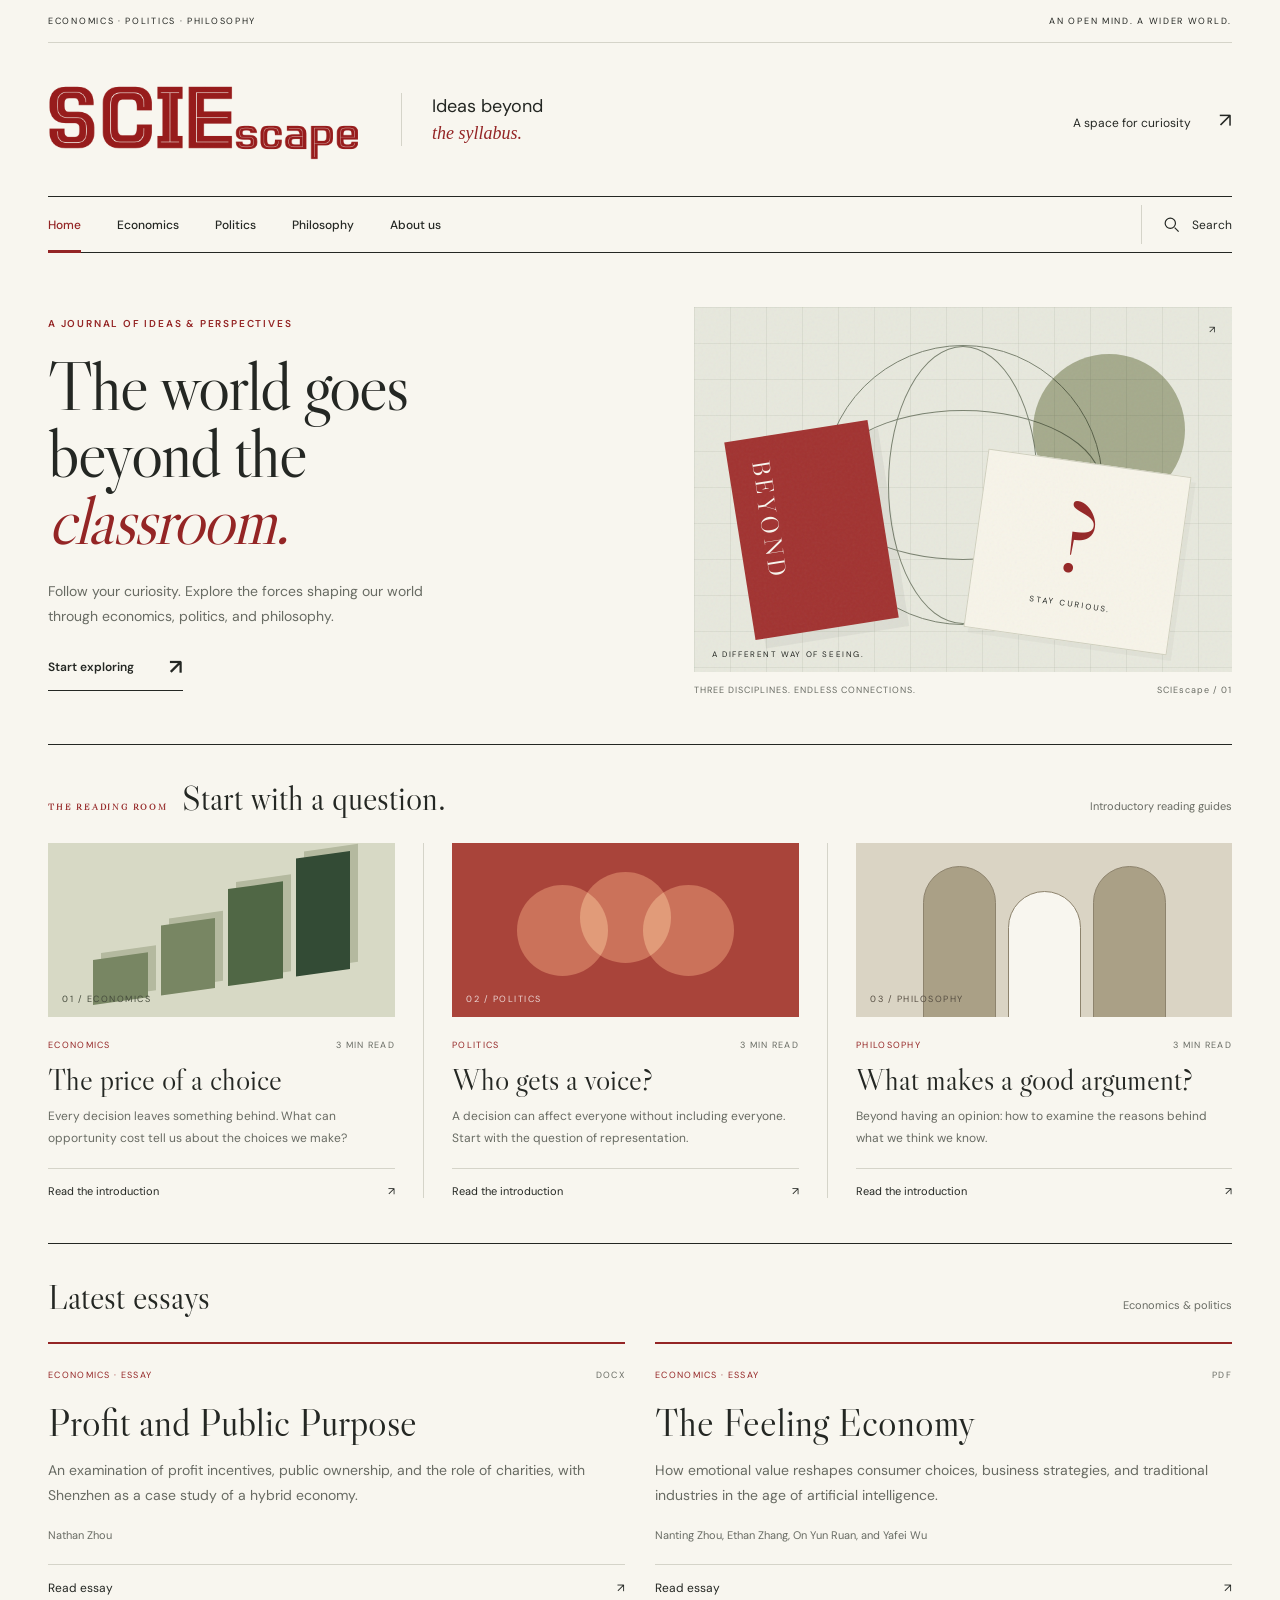
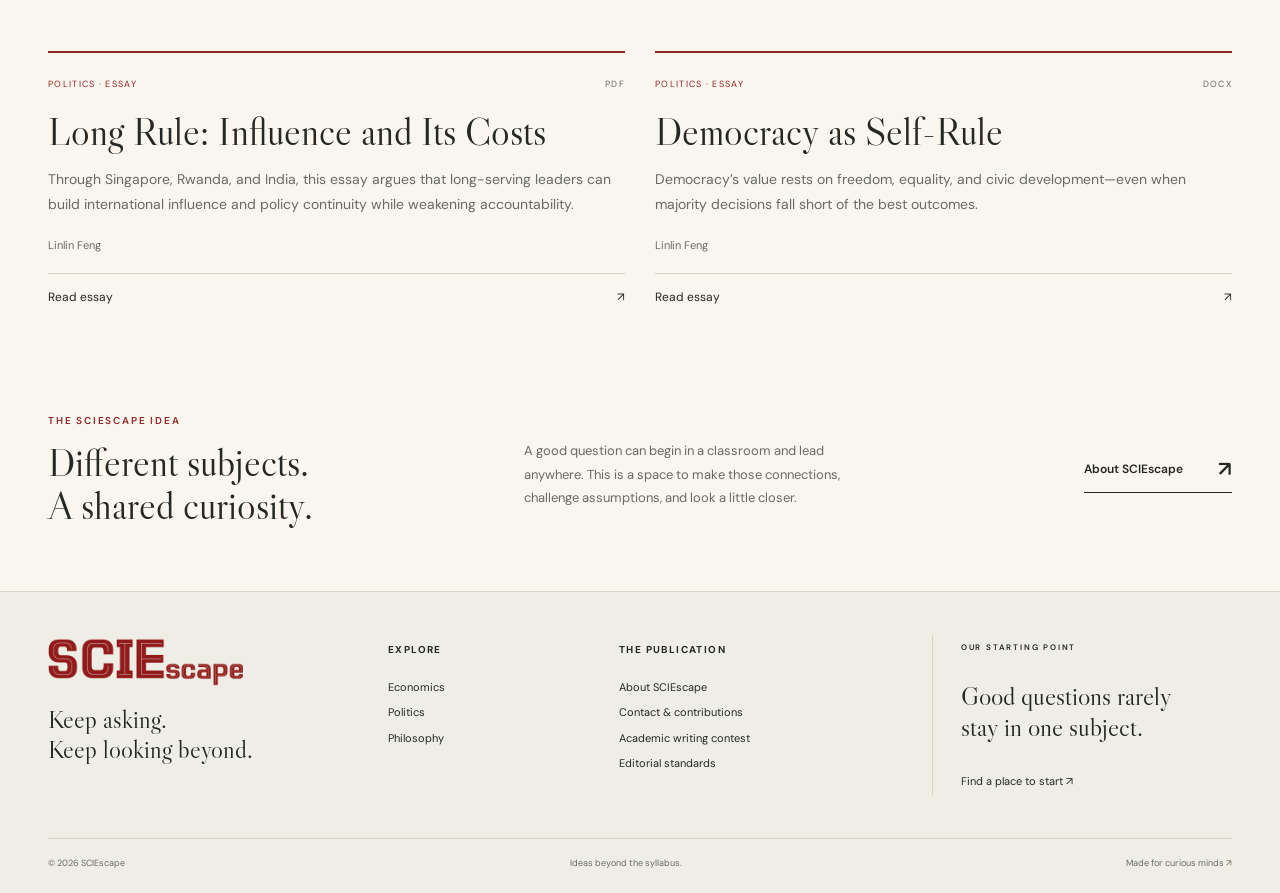
==== commit 32e89cf2: "Publish Politics essays and update author bylines" ====
--- a/index.html
+++ b/index.html
@@ -8,8 +8,8 @@
   <title>SCIEscape — Ideas beyond the syllabus</title>
   <link rel="icon" href="favicon.svg" type="image/svg+xml">
   <link rel="stylesheet" href="styles.css?v=essays-1">
-  <script src="essays.js?v=1" defer></script>
-  <script src="app.js?v=essays-1" defer></script>
+  <script src="essays.js?v=2" defer></script>
+  <script src="app.js?v=politics-1" defer></script>
 </head>
 <body>
   <a class="skip" href="#main">Skip to content</a>
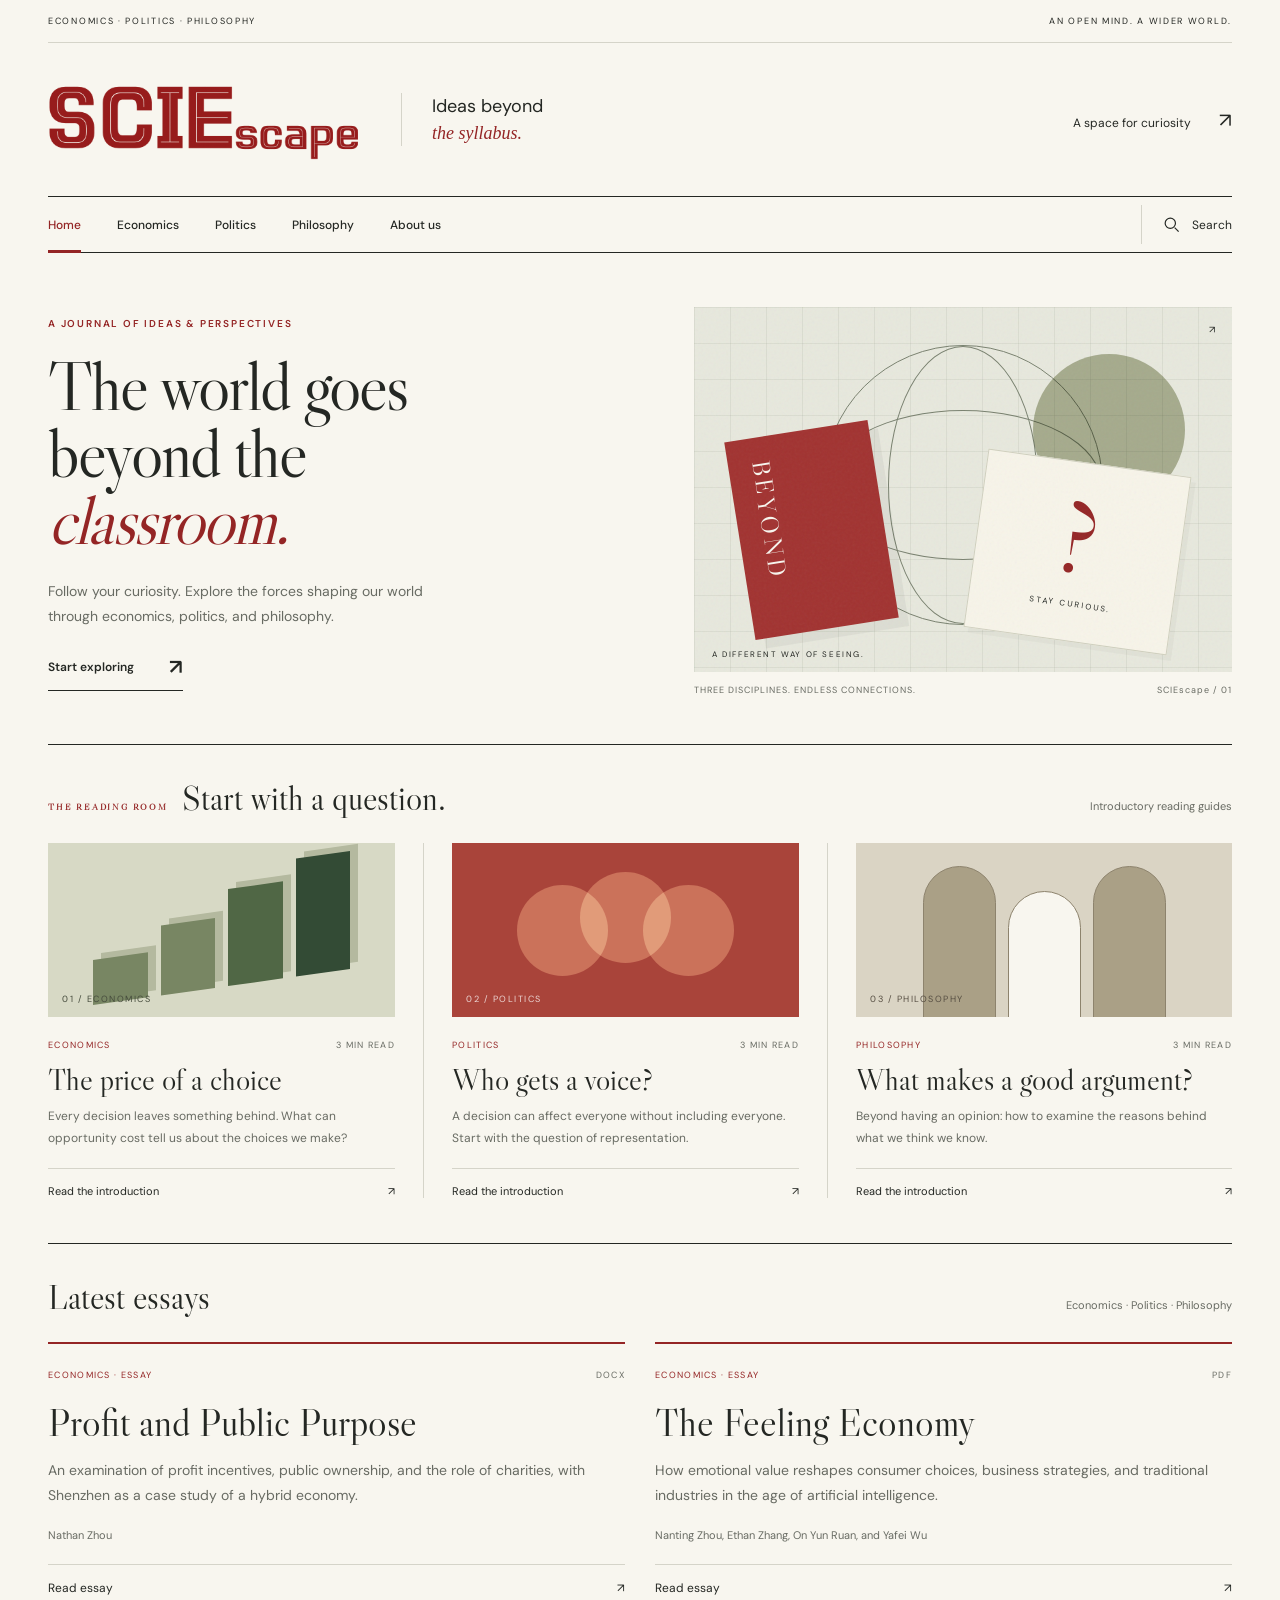
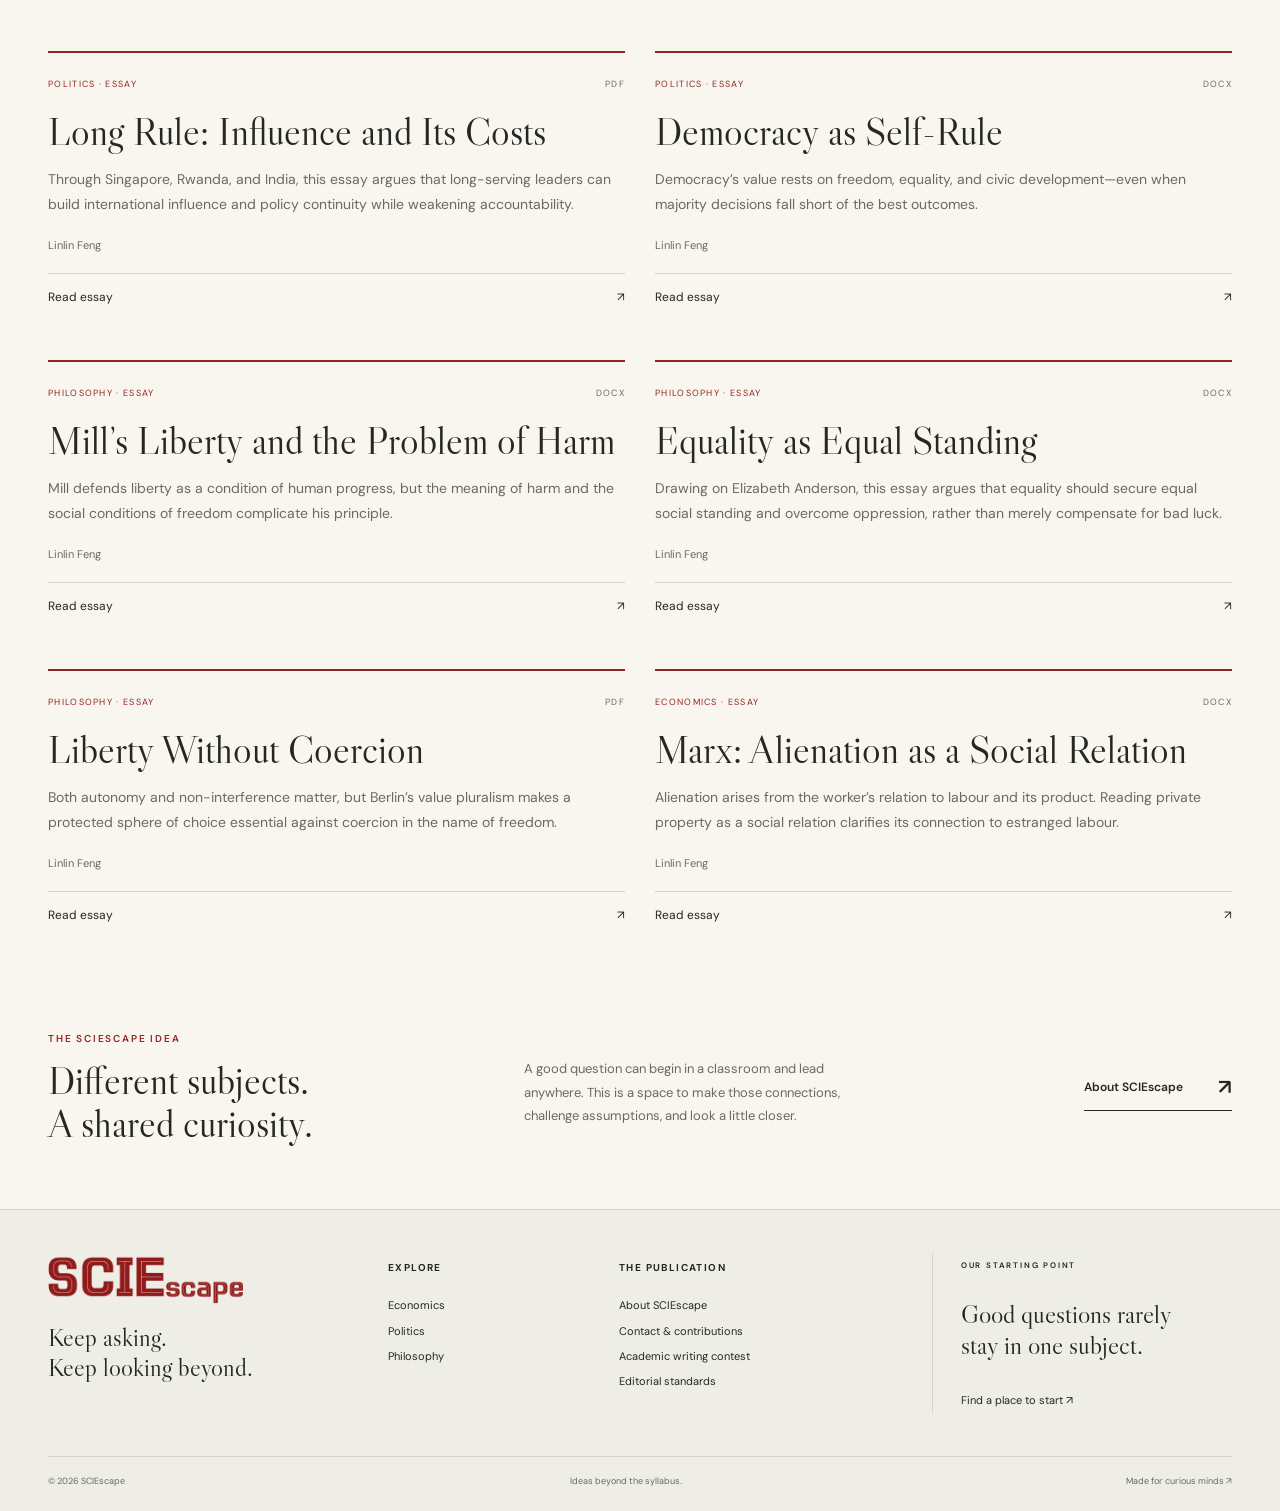
==== commit 5432a675: "Publish Philosophy and Marx essays by Linlin Feng" ====
--- a/index.html
+++ b/index.html
@@ -8,8 +8,8 @@
   <title>SCIEscape — Ideas beyond the syllabus</title>
   <link rel="icon" href="favicon.svg" type="image/svg+xml">
   <link rel="stylesheet" href="styles.css?v=essays-1">
-  <script src="essays.js?v=2" defer></script>
-  <script src="app.js?v=politics-1" defer></script>
+  <script src="essays.js?v=3" defer></script>
+  <script src="app.js?v=philosophy-1" defer></script>
 </head>
 <body>
   <a class="skip" href="#main">Skip to content</a>
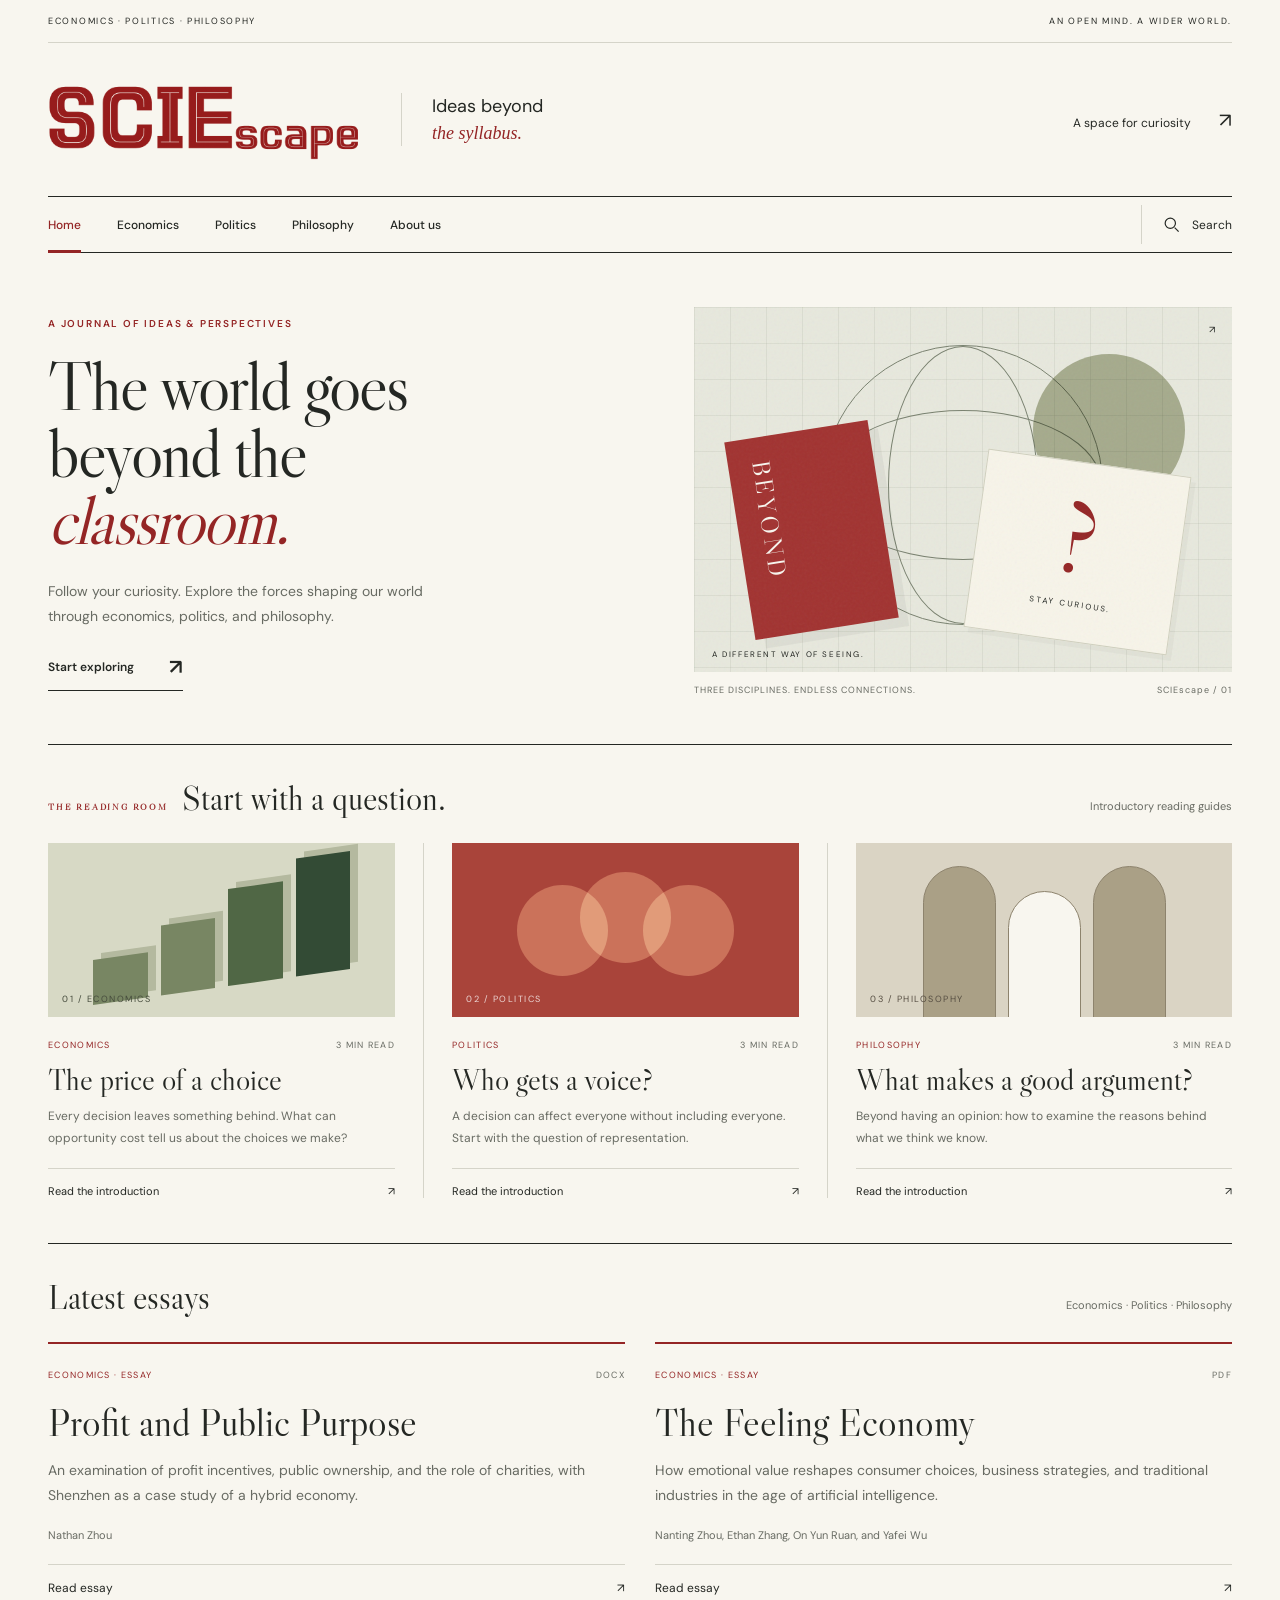
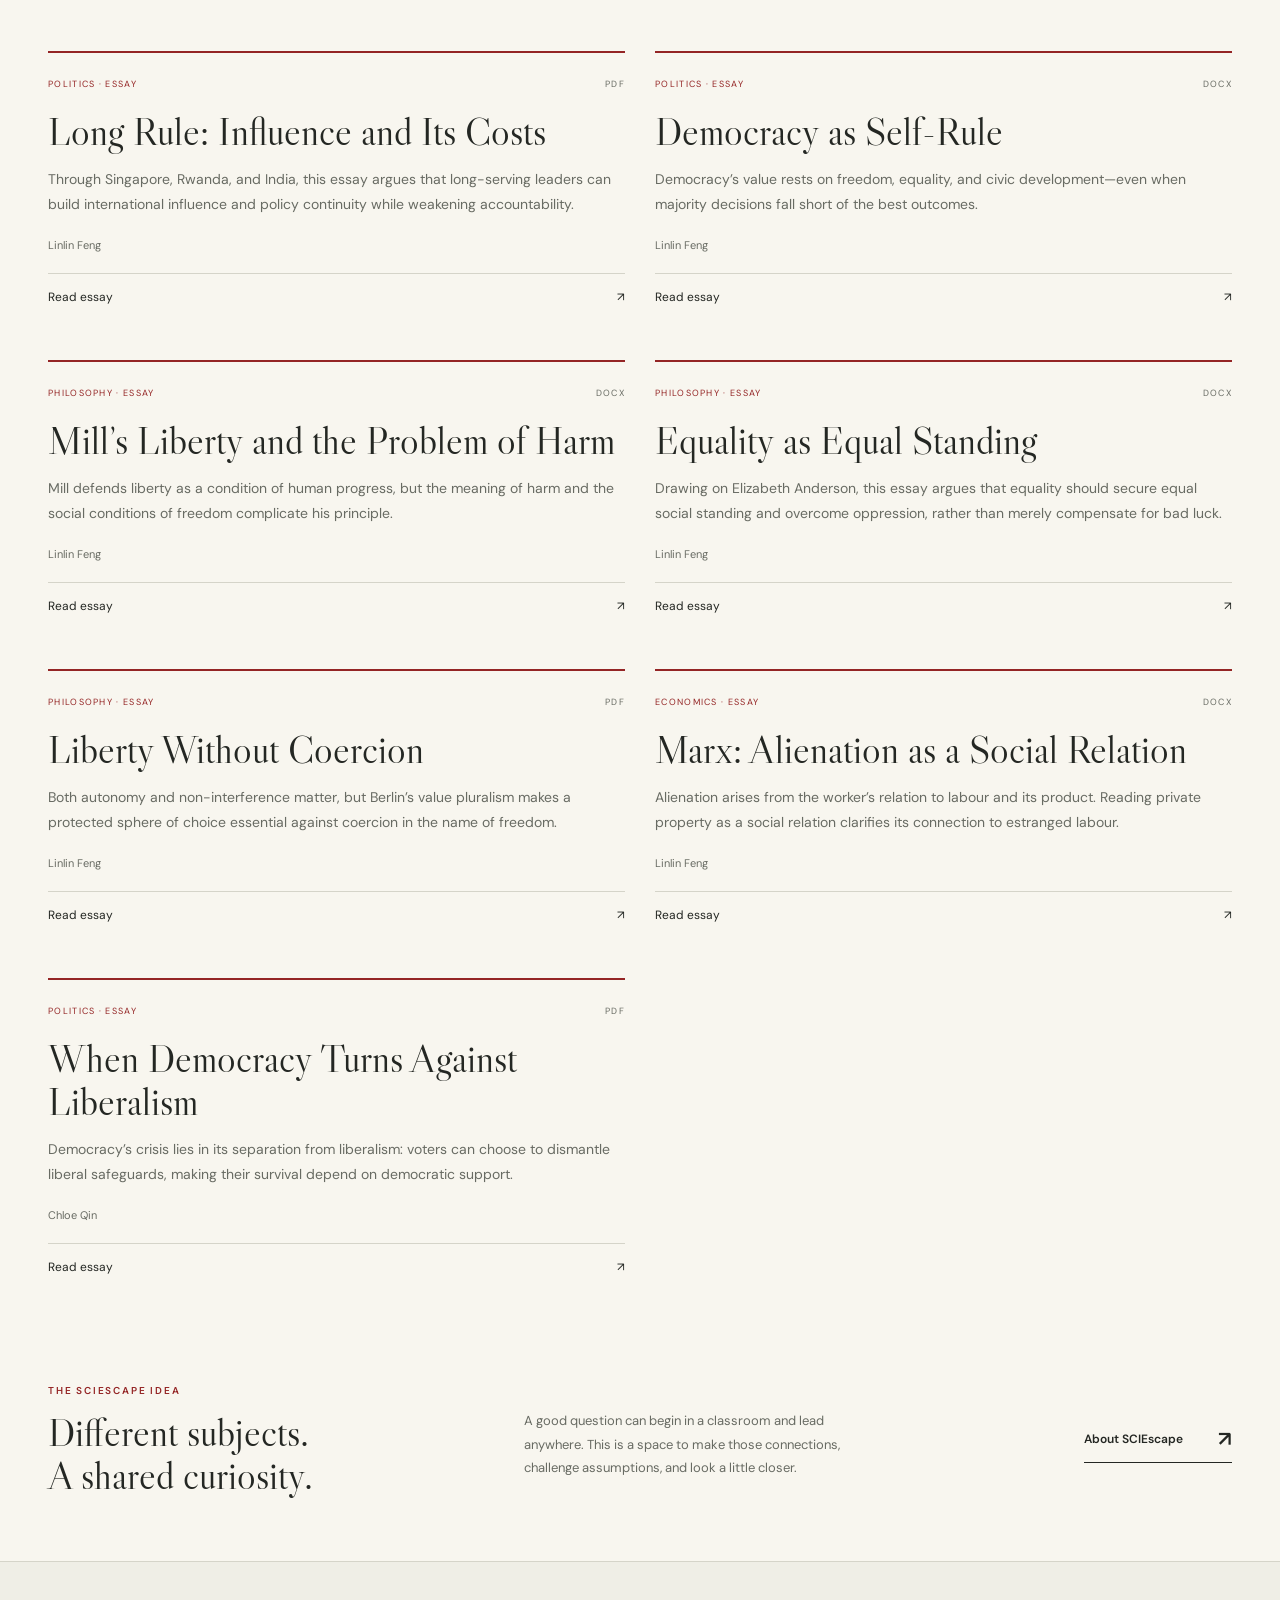
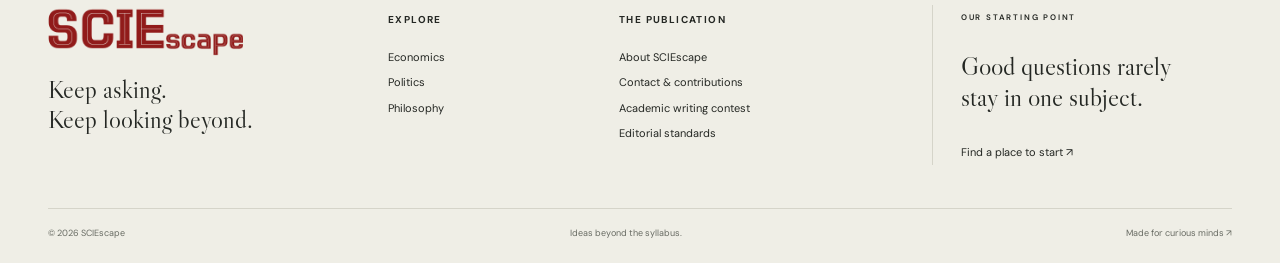
==== commit 45b80185: "Publish When Democracy Turns Against Liberalism by Chloe Qin" ====
--- a/index.html
+++ b/index.html
@@ -8,7 +8,7 @@
   <title>SCIEscape — Ideas beyond the syllabus</title>
   <link rel="icon" href="favicon.svg" type="image/svg+xml">
   <link rel="stylesheet" href="styles.css?v=essays-1">
-  <script src="essays.js?v=3" defer></script>
+  <script src="essays.js?v=4" defer></script>
   <script src="app.js?v=philosophy-1" defer></script>
 </head>
 <body>
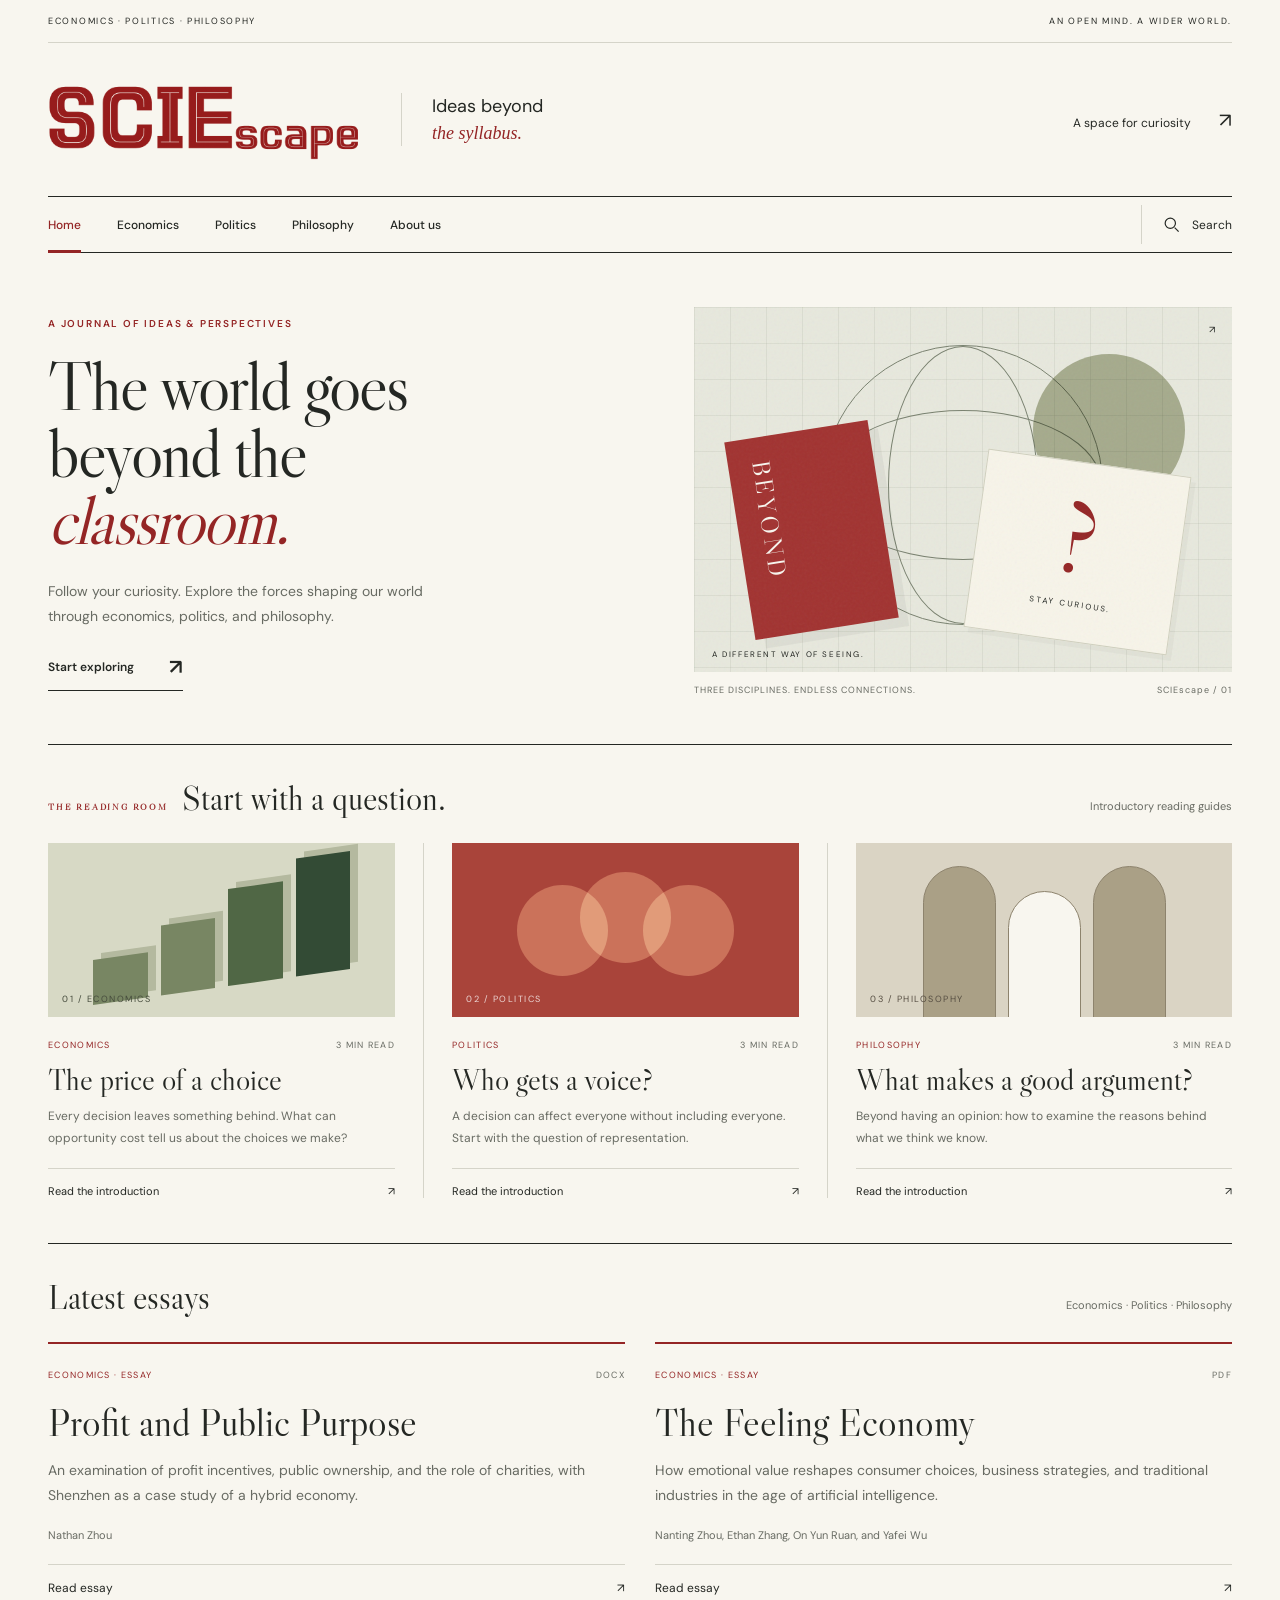
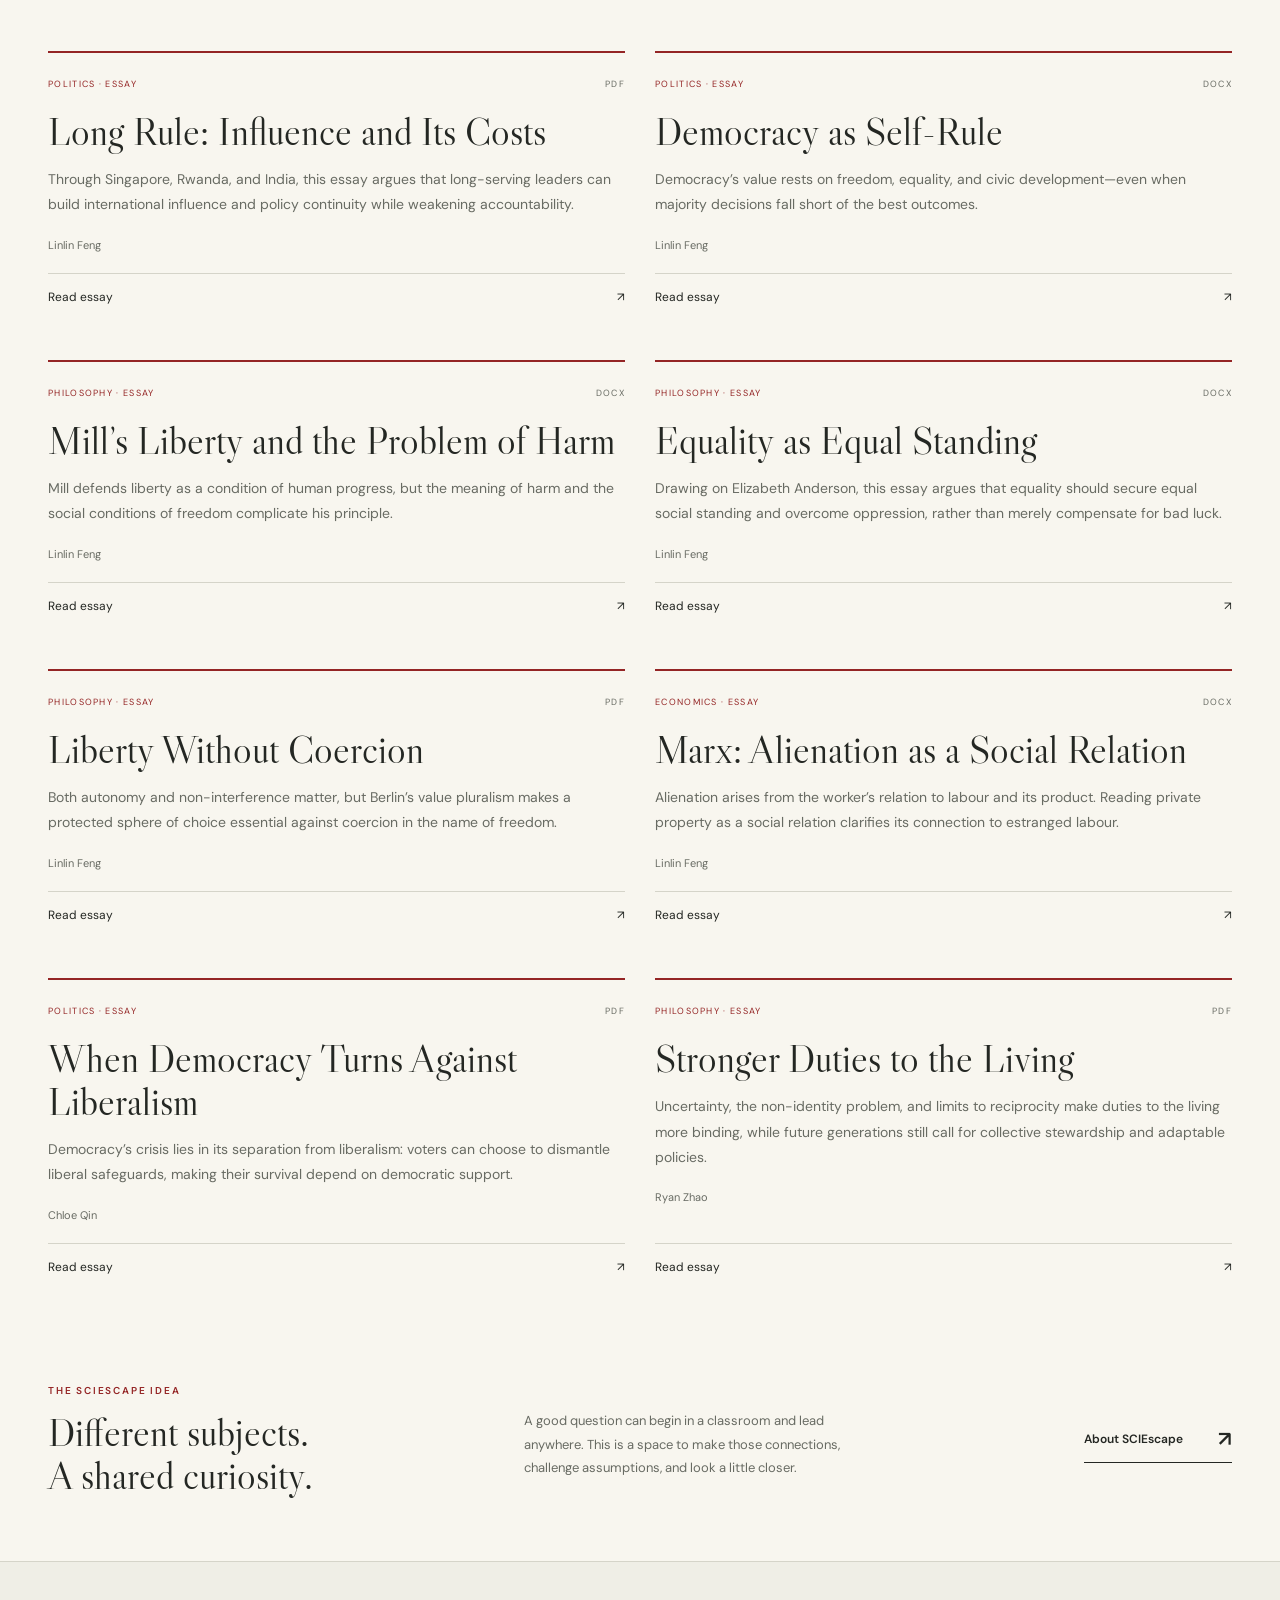
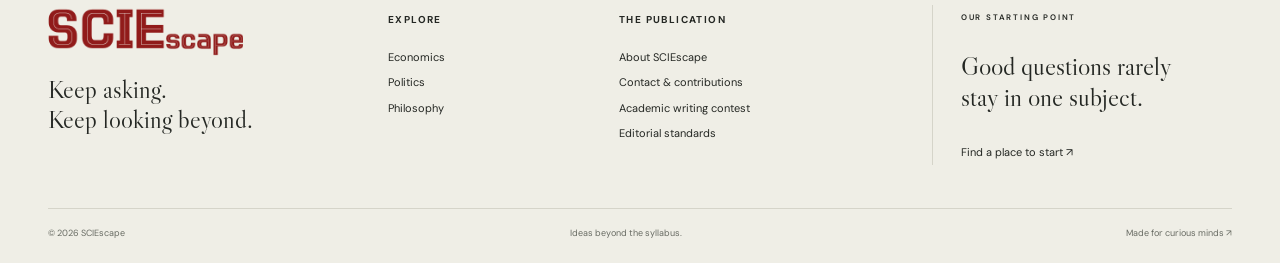
==== commit 2ed23d98: "Add files via upload" ====
--- a/index.html
+++ b/index.html
@@ -8,7 +8,7 @@
   <title>SCIEscape — Ideas beyond the syllabus</title>
   <link rel="icon" href="favicon.svg" type="image/svg+xml">
   <link rel="stylesheet" href="styles.css?v=essays-1">
-  <script src="essays.js?v=4" defer></script>
+  <script src="essays.js?v=5" defer></script>
   <script src="app.js?v=philosophy-1" defer></script>
 </head>
 <body>
